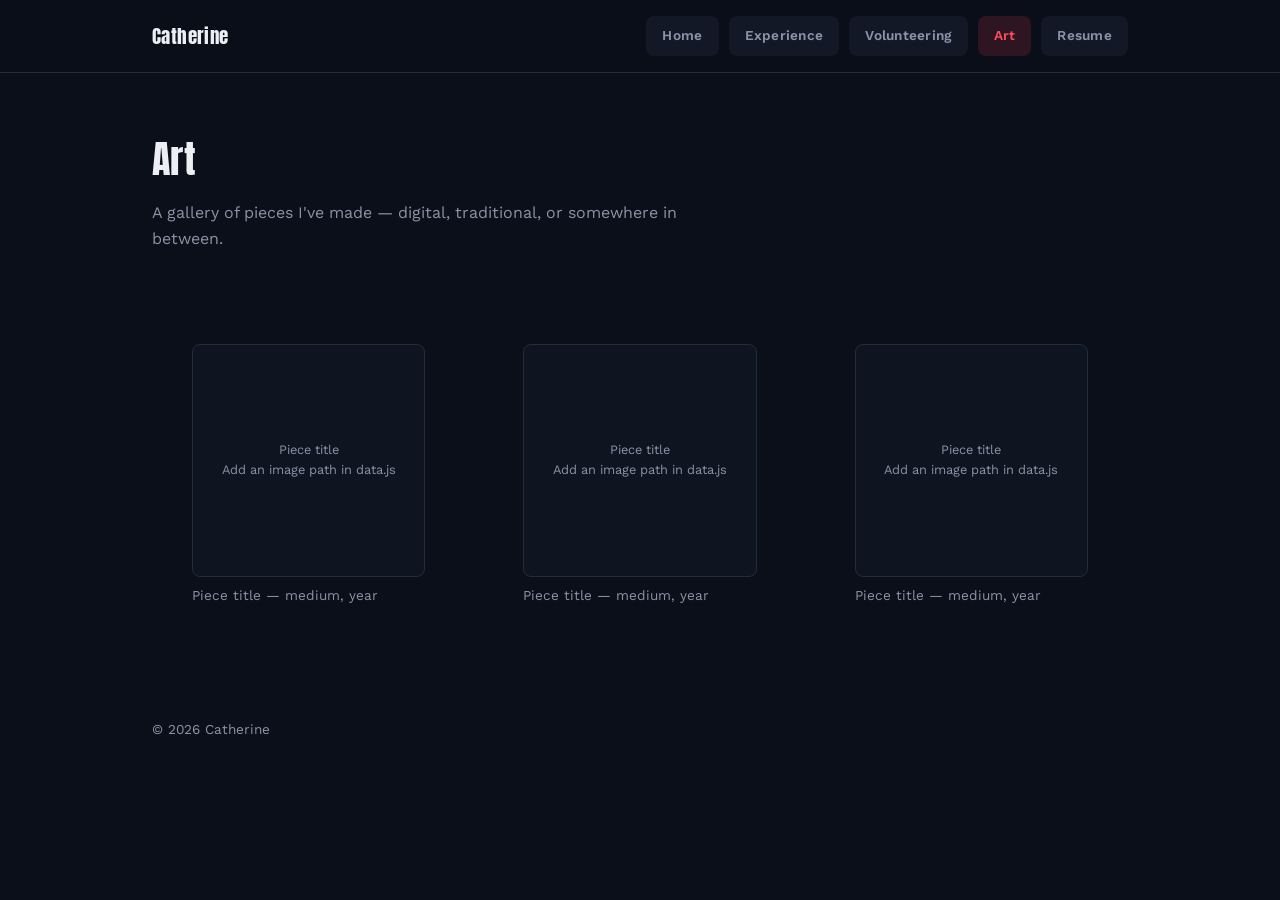
==== art.html @ aee59312 "base of site" ====
<!DOCTYPE html>
<html lang="en">
<head>
<meta charset="UTF-8">
<meta name="viewport" content="width=device-width, initial-scale=1.0">
<title>Art — Catherine</title>
<link rel="stylesheet" href="styles.css">
</head>
<body>

<nav class="site-nav">
  <div class="wrap">
    <div class="nav-name">Catherine</div>
    <ul class="nav-links">
      <li><a href="index.html">Home</a></li>
      <li><a href="experience.html">Experience</a></li>
      <li><a href="volunteering.html">Volunteering</a></li>
      <li><a href="art.html">Art</a></li>
      <li><a href="resume.html">Resume</a></li>
    </ul>
  </div>
</nav>

<header class="page-header">
  <div class="wrap">
    <h1>Art</h1>
    <p>A gallery of pieces I've made — digital, traditional, or somewhere in between.</p>
  </div>
</header>

<section class="section" style="border-top: none;">
  <div class="wrap">
    <div class="art-grid" id="art-grid"></div>
  </div>
</section>

<footer>
  <div class="wrap">&copy; 2026 Catherine</div>
</footer>

<script src="data.js"></script>
<script src="script.js"></script>
</body>
</html>
---- styles.css ----
@import url('https://fonts.googleapis.com/css2?family=Anton&family=Work+Sans:wght@400;500;600&display=swap');

:root {
  --bg: #0b0f1a;
  --panel: #121826;
  --panel-line: #232c3d;
  --text: #edeff5;
  --text-muted: #8a93a6;
  --coral: #ff4b5c;
  --coral-dim: rgba(255, 75, 92, 0.14);
  --mint: #4fd8b0;
  --max-width: 1040px;
}

* { box-sizing: border-box; }

html { scroll-behavior: smooth; }

body {
  margin: 0;
  background: var(--bg);
  color: var(--text);
  font-family: 'Work Sans', sans-serif;
  font-size: 16px;
  line-height: 1.6;
}

h1, h2, h3, .display {
  font-family: 'Anton', sans-serif;
  font-weight: 400;
  letter-spacing: 0.01em;
  margin: 0;
  text-transform: none;
}

a { color: inherit; text-decoration: none; }
img { max-width: 100%; display: block; }

.wrap {
  max-width: var(--max-width);
  margin: 0 auto;
  padding: 0 32px;
}

/* ---------- Nav ---------- */

nav.site-nav {
  position: sticky;
  top: 0;
  z-index: 10;
  background: rgba(11, 15, 26, 0.92);
  backdrop-filter: blur(8px);
  border-bottom: 1px solid var(--panel-line);
}

nav.site-nav .wrap {
  display: flex;
  align-items: center;
  justify-content: space-between;
  height: 72px;
  gap: 24px;
}

.nav-name {
  font-family: 'Anton', sans-serif;
  font-size: 1.2rem;
  color: var(--text);
  letter-spacing: 0.02em;
}

.nav-links {
  display: flex;
  gap: 10px;
  list-style: none;
  margin: 0;
  padding: 0;
}

.nav-links a {
  display: inline-block;
  padding: 9px 16px;
  border-radius: 8px;
  background: var(--panel);
  color: var(--text-muted);
  font-size: 0.85rem;
  font-weight: 600;
  letter-spacing: 0.02em;
  transition: background 0.15s ease, color 0.15s ease;
}

.nav-links a:hover {
  background: var(--coral-dim);
  color: var(--coral);
}

.nav-links a.active {
  background: var(--coral-dim);
  color: var(--coral);
}

/* ---------- Hero (home) ---------- */

.hero {
  padding: 48px 0 64px;
}

.hero-panel {
  border: 1px solid var(--coral);
  border-radius: 12px;
  padding: 40px;
  display: grid;
  grid-template-columns: 0.85fr 1.15fr;
  gap: 40px;
  align-items: center;
  background: var(--panel);
}

.hero-photo {
  border-radius: 8px;
  overflow: hidden;
  aspect-ratio: 4 / 5;
  background: #0e1420;
  border: 1px dashed var(--panel-line);
  display: flex;
  align-items: center;
  justify-content: center;
}

.hero-photo .placeholder-note {
  color: var(--text-muted);
  font-size: 0.85rem;
  text-align: center;
  padding: 24px;
}

.hero-photo img { width: 100%; height: 100%; object-fit: cover; }

.hero-text .eyebrow {
  color: var(--coral);
  font-size: 0.85rem;
  font-weight: 600;
  letter-spacing: 0.06em;
  margin-bottom: 10px;
}

.hero-text h1 {
  font-size: 3rem;
  line-height: 1.05;
  margin-bottom: 18px;
}

.hero-text p.bio {
  color: var(--text-muted);
  max-width: 48ch;
  margin-bottom: 22px;
}

.tag-row {
  display: flex;
  flex-wrap: wrap;
  gap: 8px;
  margin-bottom: 26px;
}

.tag {
  border: 1px solid var(--panel-line);
  color: var(--text-muted);
  font-size: 0.78rem;
  padding: 6px 12px;
  border-radius: 6px;
}

.button-row { display: flex; gap: 12px; flex-wrap: wrap; }

.btn {
  display: inline-block;
  padding: 12px 22px;
  border-radius: 8px;
  font-weight: 600;
  font-size: 0.9rem;
  transition: transform 0.1s ease, opacity 0.15s ease;
}

.btn:hover { opacity: 0.88; }

.btn-primary {
  background: var(--mint);
  color: #06231b;
}

.btn-secondary {
  background: transparent;
  color: var(--text);
  border: 1px solid var(--panel-line);
}

/* ---------- Section headings ---------- */

.section { padding: 52px 0; border-top: 1px solid var(--panel-line); }
.section h2 { font-size: 1.6rem; margin-bottom: 26px; }

/* ---------- Games row ---------- */

.games-row {
  display: grid;
  grid-template-columns: repeat(3, 1fr);
  gap: 22px;
}

.game-card { position: relative; border-radius: 10px; overflow: hidden; border: 1px solid var(--panel-line); }

.game-card .thumb {
  aspect-ratio: 3 / 4;
  background: #0e1420;
  display: flex;
  align-items: center;
  justify-content: center;
  color: var(--text-muted);
  font-size: 0.8rem;
  text-align: center;
  padding: 16px;
}

.game-card .thumb img { width: 100%; height: 100%; object-fit: cover; }

.game-card .caption {
  padding: 14px 16px 18px;
  background: var(--panel);
}

.game-card .caption h3 {
  font-size: 1.05rem;
  color: var(--coral);
  margin-bottom: 4px;
}

.game-card .caption p {
  font-style: italic;
  color: var(--text-muted);
  font-size: 0.85rem;
  margin: 0;
}

/* ---------- Generic page header ---------- */

.page-header { padding: 56px 0 8px; }
.page-header h1 { font-size: 2.4rem; }
.page-header p { color: var(--text-muted); margin-top: 10px; max-width: 60ch; }

/* ---------- Experience / Volunteering entries ---------- */

.entry {
  padding: 26px 0;
  border-top: 1px solid var(--panel-line);
  display: grid;
  grid-template-columns: 190px 1fr;
  gap: 24px;
}

.entry:first-child { border-top: none; }
.entry .when { color: var(--text-muted); font-size: 0.85rem; }
.entry h3 { font-size: 1.2rem; margin-bottom: 3px; }
.entry .role-line { color: var(--coral); font-size: 0.88rem; margin-bottom: 10px; font-weight: 600; }
.entry p { color: var(--text-muted); max-width: 62ch; margin: 0; }

/* ---------- Art gallery ---------- */

.art-grid { display: grid; grid-template-columns: repeat(3, 1fr); gap: 18px; }

.art-grid .thumb {
  aspect-ratio: 1;
  background: #0e1420;
  border: 1px solid var(--panel-line);
  border-radius: 8px;
  overflow: hidden;
  display: flex;
  align-items: center;
  justify-content: center;
  color: var(--text-muted);
  font-size: 0.8rem;
  text-align: center;
  padding: 12px;
}

.art-grid .thumb img { width: 100%; height: 100%; object-fit: cover; }
.art-grid figcaption { font-size: 0.85rem; color: var(--text-muted); margin-top: 8px; }

/* ---------- Resume page ---------- */

.resume-download {
  display: inline-block;
  margin: 4px 0 32px;
  padding: 12px 22px;
  background: var(--mint);
  color: #06231b;
  border-radius: 8px;
  font-weight: 600;
  font-size: 0.9rem;
}

.resume-embed {
  width: 100%;
  height: 900px;
  border: 1px solid var(--panel-line);
  border-radius: 10px;
  background: var(--panel);
}

/* ---------- Footer ---------- */

footer { padding: 44px 0 64px; color: var(--text-muted); font-size: 0.85rem; }

/* ---------- Responsive ---------- */

@media (max-width: 760px) {
  .hero-panel { grid-template-columns: 1fr; padding: 24px; }
  .games-row { grid-template-columns: repeat(2, 1fr); }
  .art-grid { grid-template-columns: repeat(2, 1fr); }
  .entry { grid-template-columns: 1fr; gap: 6px; }
  nav.site-nav .wrap { flex-wrap: wrap; height: auto; padding: 14px 24px; }
  .nav-links { gap: 6px; }
  .nav-links a { padding: 7px 12px; font-size: 0.78rem; }
}

@media (prefers-reduced-motion: reduce) {
  html { scroll-behavior: auto; }
  .nav-links a, .btn { transition: none; }
}

a:focus-visible, .btn:focus-visible {
  outline: 2px solid var(--mint);
  outline-offset: 2px;
}
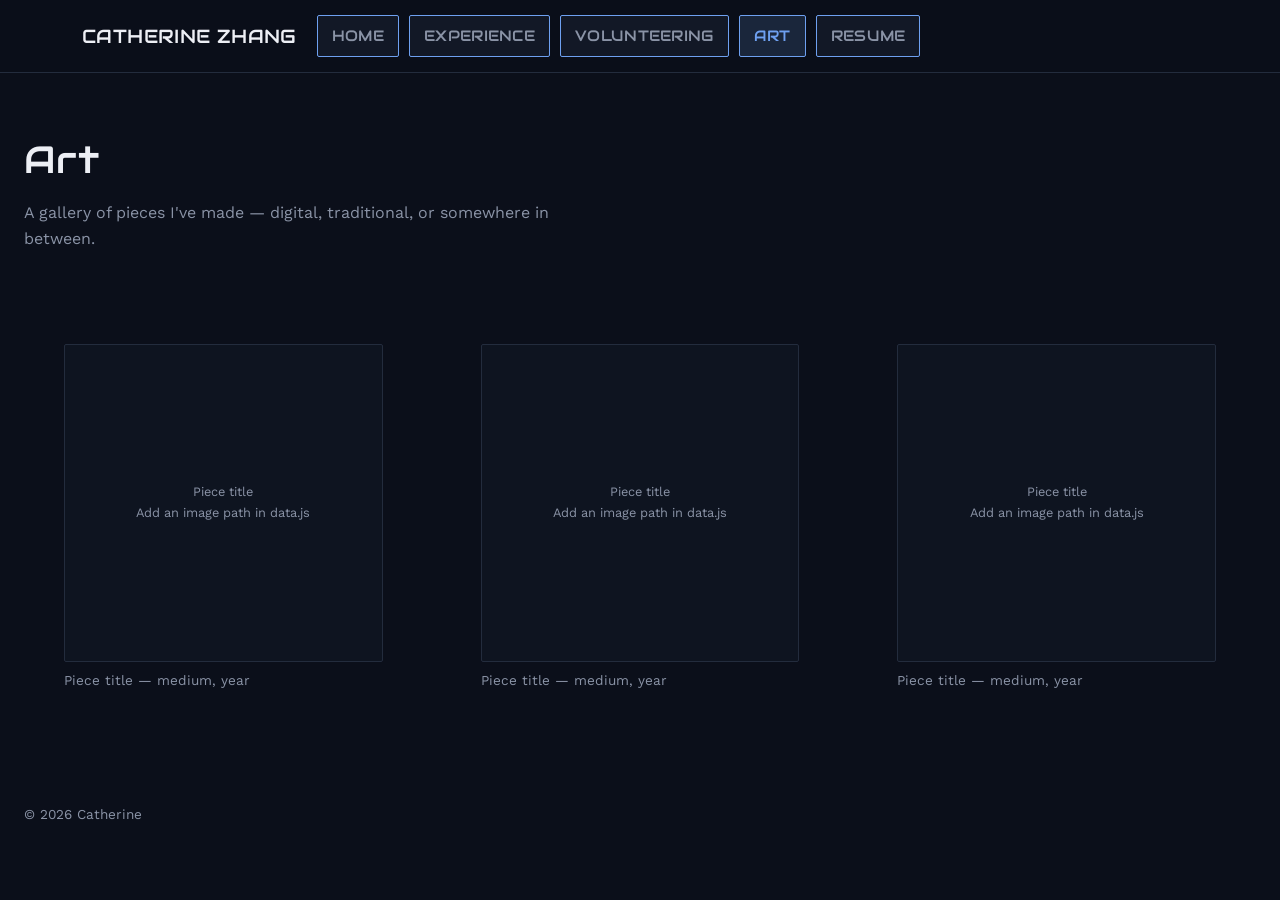
==== commit cc1c7378: "changing margins" ====
--- a/art.html
+++ b/art.html
@@ -10,14 +10,19 @@
 
 <nav class="site-nav">
   <div class="wrap">
-    <div class="nav-name">Catherine</div>
-    <ul class="nav-links">
-      <li><a href="index.html">Home</a></li>
-      <li><a href="experience.html">Experience</a></li>
-      <li><a href="volunteering.html">Volunteering</a></li>
-      <li><a href="art.html">Art</a></li>
-      <li><a href="resume.html">Resume</a></li>
-    </ul>
+    <div class="nav-left">
+      <div class="nav-logo">
+        <!-- Replace this div's content with: <img src="assets/logo.png" alt="Catherine Zhang logo"> -->
+      </div>
+      <div class="nav-name">Catherine Zhang</div>
+      <ul class="nav-links">
+        <li><a href="index.html">Home</a></li>
+        <li><a href="experience.html">Experience</a></li>
+        <li><a href="volunteering.html">Volunteering</a></li>
+        <li><a href="art.html">Art</a></li>
+        <li><a href="resume.html">Resume</a></li>
+      </ul>
+    </div>
   </div>
 </nav>
 
--- a/styles.css
+++ b/styles.css
@@ -1,4 +1,5 @@
-@import url('https://fonts.googleapis.com/css2?family=Anton&family=Work+Sans:wght@400;500;600&display=swap');
+@import url('https://fonts.googleapis.com/css2?family=Audiowide&family=Work+Sans:wght@400;500;600&display=swap');
+@import url('https://fonts.cdnfonts.com/css/white-rabbit');
 
 :root {
   --bg: #0b0f1a;
@@ -6,10 +7,12 @@
   --panel-line: #232c3d;
   --text: #edeff5;
   --text-muted: #8a93a6;
-  --coral: #ff4b5c;
-  --coral-dim: rgba(255, 75, 92, 0.14);
-  --mint: #4fd8b0;
-  --max-width: 1040px;
+  --accent: #6ea0f0;
+  --accent-dim: rgba(110, 160, 240, 0.16);
+  --accent-2: #e0a33f;
+  --max-width: 1700px;
+  --font-heading: 'Audiowide', sans-serif;
+  --font-body: 'white rabbit by alice', 'Work Sans', sans-serif;
 }
 
 * { box-sizing: border-box; }
@@ -20,13 +23,13 @@
   margin: 0;
   background: var(--bg);
   color: var(--text);
-  font-family: 'Work Sans', sans-serif;
+  font-family: var(--font-body);
   font-size: 16px;
   line-height: 1.6;
 }
 
 h1, h2, h3, .display {
-  font-family: 'Anton', sans-serif;
+  font-family: var(--font-heading);
   font-weight: 400;
   letter-spacing: 0.01em;
   margin: 0;
@@ -39,7 +42,7 @@
 .wrap {
   max-width: var(--max-width);
   margin: 0 auto;
-  padding: 0 32px;
+  padding: 0 24px;
 }
 
 /* ---------- Nav ---------- */
@@ -56,16 +59,30 @@
 nav.site-nav .wrap {
   display: flex;
   align-items: center;
-  justify-content: space-between;
   height: 72px;
-  gap: 24px;
-}
+}
+
+.nav-left {
+  display: flex;
+  align-items: center;
+  gap: 20px;
+  flex-wrap: wrap;
+}
+
+.nav-logo {
+  width: 38px;
+  height: 38px;
+  flex-shrink: 0;
+}
+
+.nav-logo img { width: 100%; height: 100%; object-fit: contain; }
 
 .nav-name {
-  font-family: 'Anton', sans-serif;
+  font-family: var(--font-heading);
   font-size: 1.2rem;
   color: var(--text);
   letter-spacing: 0.02em;
+  text-transform: uppercase;
 }
 
 .nav-links {
@@ -78,24 +95,27 @@
 
 .nav-links a {
   display: inline-block;
-  padding: 9px 16px;
-  border-radius: 8px;
+  padding: 8px 14px;
+  border-radius: 2px;
+  border: 1px solid var(--accent);
   background: var(--panel);
   color: var(--text-muted);
-  font-size: 0.85rem;
-  font-weight: 600;
+  font-family: var(--font-heading);
+  font-size: 0.95rem;
+  font-weight: 400;
   letter-spacing: 0.02em;
+  text-transform: uppercase;
   transition: background 0.15s ease, color 0.15s ease;
 }
 
 .nav-links a:hover {
-  background: var(--coral-dim);
-  color: var(--coral);
+  background: var(--accent-dim);
+  color: var(--accent);
 }
 
 .nav-links a.active {
-  background: var(--coral-dim);
-  color: var(--coral);
+  background: var(--accent-dim);
+  color: var(--accent);
 }
 
 /* ---------- Hero (home) ---------- */
@@ -105,8 +125,8 @@
 }
 
 .hero-panel {
-  border: 1px solid var(--coral);
-  border-radius: 12px;
+  border: 1px solid var(--accent);
+  border-radius: 0;
   padding: 40px;
   display: grid;
   grid-template-columns: 0.85fr 1.15fr;
@@ -116,7 +136,7 @@
 }
 
 .hero-photo {
-  border-radius: 8px;
+  border-radius: 2px;
   overflow: hidden;
   aspect-ratio: 4 / 5;
   background: #0e1420;
@@ -136,7 +156,7 @@
 .hero-photo img { width: 100%; height: 100%; object-fit: cover; }
 
 .hero-text .eyebrow {
-  color: var(--coral);
+  color: var(--accent);
   font-size: 0.85rem;
   font-weight: 600;
   letter-spacing: 0.06em;
@@ -147,6 +167,7 @@
   font-size: 3rem;
   line-height: 1.05;
   margin-bottom: 18px;
+  text-transform: uppercase;
 }
 
 .hero-text p.bio {
@@ -167,7 +188,7 @@
   color: var(--text-muted);
   font-size: 0.78rem;
   padding: 6px 12px;
-  border-radius: 6px;
+  border-radius: 2px;
 }
 
 .button-row { display: flex; gap: 12px; flex-wrap: wrap; }
@@ -175,7 +196,7 @@
 .btn {
   display: inline-block;
   padding: 12px 22px;
-  border-radius: 8px;
+  border-radius: 2px;
   font-weight: 600;
   font-size: 0.9rem;
   transition: transform 0.1s ease, opacity 0.15s ease;
@@ -184,8 +205,8 @@
 .btn:hover { opacity: 0.88; }
 
 .btn-primary {
-  background: var(--mint);
-  color: #06231b;
+  background: var(--accent-2);
+  color: #1a1206;
 }
 
 .btn-secondary {
@@ -207,7 +228,7 @@
   gap: 22px;
 }
 
-.game-card { position: relative; border-radius: 10px; overflow: hidden; border: 1px solid var(--panel-line); }
+.game-card { position: relative; border-radius: 2px; overflow: hidden; border: 1px solid var(--panel-line); }
 
 .game-card .thumb {
   aspect-ratio: 3 / 4;
@@ -230,7 +251,7 @@
 
 .game-card .caption h3 {
   font-size: 1.05rem;
-  color: var(--coral);
+  color: var(--accent);
   margin-bottom: 4px;
 }
 
@@ -260,7 +281,7 @@
 .entry:first-child { border-top: none; }
 .entry .when { color: var(--text-muted); font-size: 0.85rem; }
 .entry h3 { font-size: 1.2rem; margin-bottom: 3px; }
-.entry .role-line { color: var(--coral); font-size: 0.88rem; margin-bottom: 10px; font-weight: 600; }
+.entry .role-line { color: var(--accent); font-size: 0.88rem; margin-bottom: 10px; font-weight: 600; }
 .entry p { color: var(--text-muted); max-width: 62ch; margin: 0; }
 
 /* ---------- Art gallery ---------- */
@@ -271,7 +292,7 @@
   aspect-ratio: 1;
   background: #0e1420;
   border: 1px solid var(--panel-line);
-  border-radius: 8px;
+  border-radius: 2px;
   overflow: hidden;
   display: flex;
   align-items: center;
@@ -291,9 +312,9 @@
   display: inline-block;
   margin: 4px 0 32px;
   padding: 12px 22px;
-  background: var(--mint);
-  color: #06231b;
-  border-radius: 8px;
+  background: var(--accent-2);
+  color: #1a1206;
+  border-radius: 2px;
   font-weight: 600;
   font-size: 0.9rem;
 }
@@ -302,7 +323,7 @@
   width: 100%;
   height: 900px;
   border: 1px solid var(--panel-line);
-  border-radius: 10px;
+  border-radius: 2px;
   background: var(--panel);
 }
 
@@ -318,8 +339,9 @@
   .art-grid { grid-template-columns: repeat(2, 1fr); }
   .entry { grid-template-columns: 1fr; gap: 6px; }
   nav.site-nav .wrap { flex-wrap: wrap; height: auto; padding: 14px 24px; }
-  .nav-links { gap: 6px; }
-  .nav-links a { padding: 7px 12px; font-size: 0.78rem; }
+  .nav-left { gap: 12px; }
+  .nav-links { gap: 6px; flex-wrap: wrap; }
+  .nav-links a { padding: 6px 11px; font-size: 0.8rem; }
 }
 
 @media (prefers-reduced-motion: reduce) {
@@ -328,6 +350,6 @@
 }
 
 a:focus-visible, .btn:focus-visible {
-  outline: 2px solid var(--mint);
+  outline: 2px solid var(--accent-2);
   outline-offset: 2px;
-}
+}
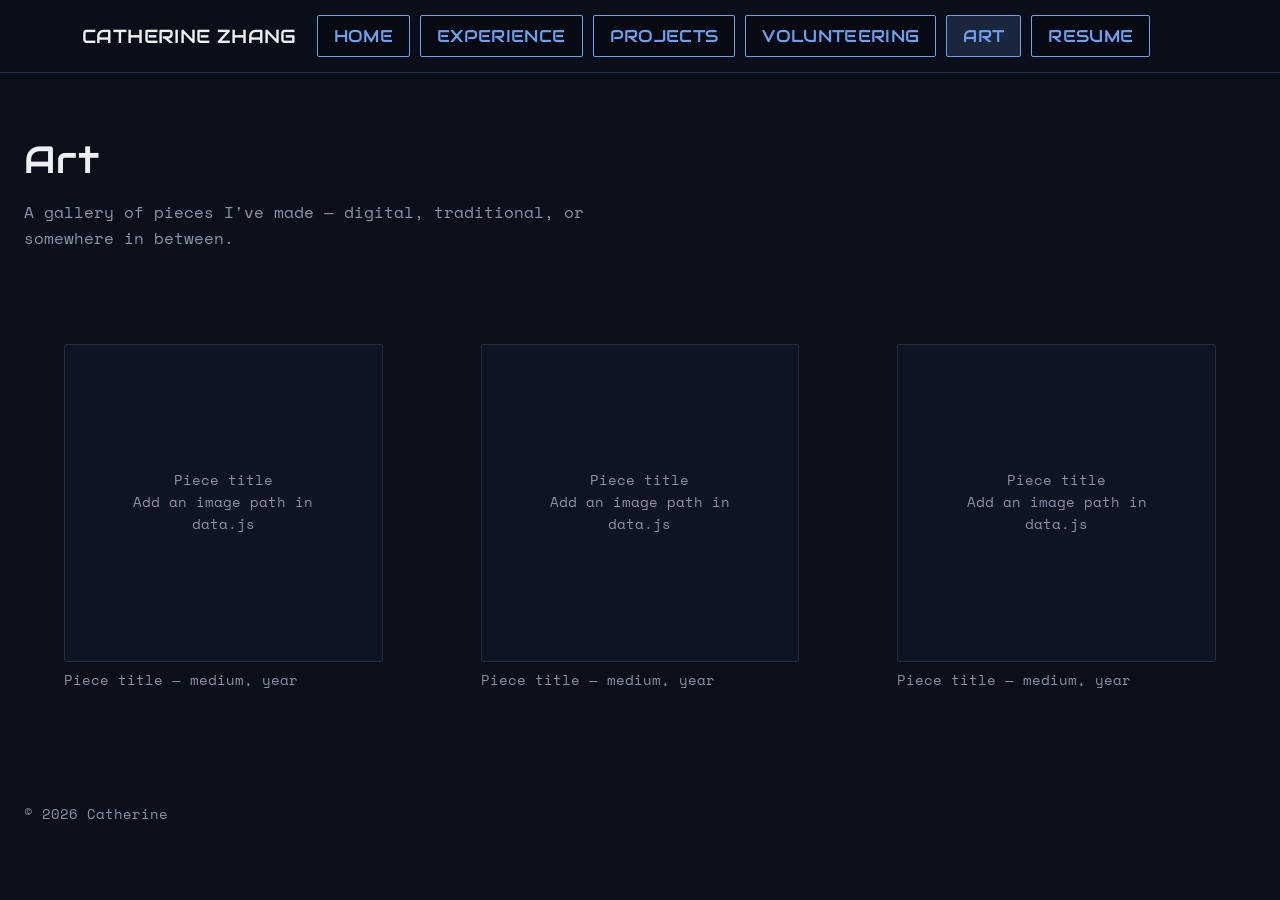
==== commit 3d28533e: "folders" ====
--- a/art.html
+++ b/art.html
@@ -18,6 +18,7 @@
       <ul class="nav-links">
         <li><a href="index.html">Home</a></li>
         <li><a href="experience.html">Experience</a></li>
+        <li><a href="projects.html">Projects</a></li>
         <li><a href="volunteering.html">Volunteering</a></li>
         <li><a href="art.html">Art</a></li>
         <li><a href="resume.html">Resume</a></li>
--- a/styles.css
+++ b/styles.css
@@ -1,10 +1,13 @@
-@import url('https://fonts.googleapis.com/css2?family=Audiowide&family=Work+Sans:wght@400;500;600&display=swap');
-@import url('https://fonts.cdnfonts.com/css/white-rabbit');
+@import url('https://fonts.googleapis.com/css2?family=Audiowide&family=Space+Mono:wght@400;700&family=Work+Sans:wght@400;500;600&display=swap');
 
 :root {
   --bg: #0b0f1a;
   --panel: #121826;
   --panel-line: #232c3d;
+  --tab-bg: #070a12;
+  --manila: #e2cfa1;
+  --manila-dim: #9d8c62;
+  --folder-ink: #1a1206;
   --text: #edeff5;
   --text-muted: #8a93a6;
   --accent: #6ea0f0;
@@ -12,7 +15,7 @@
   --accent-2: #e0a33f;
   --max-width: 1700px;
   --font-heading: 'Audiowide', sans-serif;
-  --font-body: 'white rabbit by alice', 'Work Sans', sans-serif;
+  --font-body: 'Space Mono', 'Work Sans', monospace;
 }
 
 * { box-sizing: border-box; }
@@ -95,13 +98,13 @@
 
 .nav-links a {
   display: inline-block;
-  padding: 8px 14px;
+  padding: 7px 16px;
   border-radius: 2px;
   border: 1px solid var(--accent);
-  background: var(--panel);
-  color: var(--text-muted);
+  background: var(--tab-bg);
+  color: var(--accent);
   font-family: var(--font-heading);
-  font-size: 0.95rem;
+  font-size: 1.05rem;
   font-weight: 400;
   letter-spacing: 0.02em;
   text-transform: uppercase;
@@ -109,8 +112,8 @@
 }
 
 .nav-links a:hover {
-  background: var(--accent-dim);
-  color: var(--accent);
+  background: var(--accent);
+  color: var(--tab-bg);
 }
 
 .nav-links a.active {
@@ -125,7 +128,7 @@
 }
 
 .hero-panel {
-  border: 1px solid var(--accent);
+  border: 3px solid var(--accent);
   border-radius: 0;
   padding: 40px;
   display: grid;
@@ -146,7 +149,7 @@
   justify-content: center;
 }
 
-.hero-photo .placeholder-note {
+.placeholder-note {
   color: var(--text-muted);
   font-size: 0.85rem;
   text-align: center;
@@ -268,21 +271,260 @@
 .page-header h1 { font-size: 2.4rem; }
 .page-header p { color: var(--text-muted); margin-top: 10px; max-width: 60ch; }
 
-/* ---------- Experience / Volunteering entries ---------- */
-
-.entry {
-  padding: 26px 0;
-  border-top: 1px solid var(--panel-line);
+/* ---------- File folder (experience / projects / volunteering) ---------- */
+
+.folder-shell {
+  position: relative;
+  padding: 0 62px;
+}
+
+.folder-tabs {
+  display: flex;
+  align-items: flex-end;
+  gap: 5px;
+  padding-left: 18px;
+  overflow-x: auto;
+  scrollbar-width: none;
+}
+
+.folder-tabs::-webkit-scrollbar { display: none; }
+
+.folder-tab {
+  flex: 0 0 auto;
+  appearance: none;
+  cursor: pointer;
+  border: 0;
+  margin: 0;
+  padding: 9px 22px 11px;
+  background: var(--manila-dim);
+  color: #241d0d;
+  font-family: var(--font-heading);
+  font-size: 0.78rem;
+  letter-spacing: 0.04em;
+  text-transform: uppercase;
+  white-space: nowrap;
+  clip-path: polygon(13px 0, calc(100% - 13px) 0, 100% 100%, 0 100%);
+  transition: background 0.15s ease, color 0.15s ease, padding 0.15s ease;
+}
+
+.folder-tab:hover { background: #bda874; }
+
+.folder-tab[aria-selected="true"] {
+  position: relative;
+  z-index: 2;
+  margin-bottom: -3px;
+  padding: 12px 24px 15px;
+  background: var(--manila);
+  color: var(--folder-ink);
+}
+
+.folder-body {
+  position: relative;
+  border: 3px solid var(--accent);
+  border-radius: 0 3px 3px 3px;
+  background: var(--panel);
+  padding: 34px 38px 38px;
+}
+
+.folder-panel { display: none; }
+.folder-panel.is-active { display: block; }
+
+.folder-head {
+  border-bottom: 1px solid var(--panel-line);
+  padding-bottom: 18px;
+  margin-bottom: 26px;
+}
+
+.folder-head h2 {
+  font-size: 1.75rem;
+  text-transform: uppercase;
+  margin-bottom: 8px;
+}
+
+.folder-org { color: var(--accent); font-size: 0.9rem; }
+.folder-when { color: var(--text-muted); font-size: 0.82rem; margin-top: 2px; }
+
+.folder-grid {
   display: grid;
-  grid-template-columns: 190px 1fr;
-  gap: 24px;
-}
-
-.entry:first-child { border-top: none; }
-.entry .when { color: var(--text-muted); font-size: 0.85rem; }
-.entry h3 { font-size: 1.2rem; margin-bottom: 3px; }
-.entry .role-line { color: var(--accent); font-size: 0.88rem; margin-bottom: 10px; font-weight: 600; }
-.entry p { color: var(--text-muted); max-width: 62ch; margin: 0; }
+  grid-template-columns: 1fr 1fr;
+  gap: 38px;
+  align-items: start;
+}
+
+.folder-text p { color: var(--text-muted); margin: 0 0 16px; }
+
+.skill-boxes {
+  display: flex;
+  flex-wrap: wrap;
+  gap: 12px;
+  margin-top: 22px;
+}
+
+.skill-box {
+  flex: 1 1 190px;
+  border: 1px solid var(--panel-line);
+  border-radius: 2px;
+  padding: 14px 16px 16px;
+  background: var(--tab-bg);
+}
+
+.skill-box h4 {
+  font-family: var(--font-heading);
+  font-size: 0.7rem;
+  font-weight: 400;
+  color: var(--accent);
+  letter-spacing: 0.1em;
+  text-transform: uppercase;
+  margin: 0 0 10px;
+}
+
+.skill-chips { display: flex; flex-wrap: wrap; gap: 6px; }
+
+.folder-shots {
+  display: grid;
+  grid-template-columns: repeat(2, 1fr);
+  gap: 14px;
+}
+
+.folder-shot {
+  margin: 0;
+  border: 1px solid var(--panel-line);
+  border-radius: 2px;
+  background: #0e1420;
+  overflow: hidden;
+}
+
+.folder-shot img { width: 100%; height: 100%; object-fit: cover; aspect-ratio: 4 / 3; }
+
+.folder-shot.is-empty {
+  aspect-ratio: 4 / 3;
+  border-style: dashed;
+  display: flex;
+  align-items: center;
+  justify-content: center;
+}
+
+.folder-shot figcaption {
+  padding: 8px 10px 10px;
+  font-size: 0.75rem;
+  color: var(--text-muted);
+}
+
+.folder-arrow {
+  position: absolute;
+  top: 50%;
+  transform: translateY(-50%);
+  width: 46px;
+  height: 46px;
+  display: grid;
+  place-items: center;
+  padding: 0;
+  border: 2px solid var(--accent);
+  border-radius: 50%;
+  background: var(--tab-bg);
+  color: var(--accent);
+  cursor: pointer;
+  transition: background 0.15s ease, color 0.15s ease;
+}
+
+.folder-arrow svg { width: 21px; height: 21px; }
+.folder-arrow.prev { left: 4px; }
+.folder-arrow.prev svg { transform: scaleX(-1); }
+.folder-arrow.next { right: 4px; }
+
+.folder-arrow:hover {
+  background: var(--accent);
+  color: var(--tab-bg);
+}
+
+/* ---------- Get in touch ---------- */
+
+.contact-section {
+  scroll-margin-top: 92px;
+  padding-bottom: 64px;
+}
+
+.contact-section h2 { text-transform: uppercase; }
+
+.contact-lead {
+  color: var(--text-muted);
+  max-width: 56ch;
+  margin: -14px 0 28px;
+}
+
+.contact-grid {
+  display: grid;
+  grid-template-columns: repeat(3, 1fr);
+  gap: 16px;
+}
+
+.contact-card {
+  display: block;
+  border: 2px solid var(--accent);
+  border-radius: 2px;
+  background: var(--tab-bg);
+  padding: 22px 24px 24px;
+  transition: background 0.15s ease, color 0.15s ease;
+}
+
+.contact-label {
+  display: block;
+  font-family: var(--font-heading);
+  font-size: 0.72rem;
+  letter-spacing: 0.1em;
+  text-transform: uppercase;
+  color: var(--accent);
+  margin-bottom: 10px;
+  transition: color 0.15s ease;
+}
+
+.contact-value {
+  display: block;
+  font-size: 0.95rem;
+  color: var(--text);
+  word-break: break-word;
+}
+
+.contact-card:hover { background: var(--accent); }
+.contact-card:hover .contact-label,
+.contact-card:hover .contact-value { color: var(--tab-bg); }
+
+/* ---------- Scroll cue ---------- */
+
+.scroll-cue {
+  position: fixed;
+  left: 50%;
+  bottom: 26px;
+  z-index: 20;
+  transform: translateX(-50%);
+  width: 46px;
+  height: 46px;
+  display: grid;
+  place-items: center;
+  padding: 0;
+  border: 2px solid var(--accent);
+  border-radius: 50%;
+  background: rgba(7, 10, 18, 0.85);
+  backdrop-filter: blur(6px);
+  color: var(--accent);
+  cursor: pointer;
+  animation: cue-bob 1.9s ease-in-out infinite;
+  transition: opacity 0.3s ease, visibility 0.3s ease;
+}
+
+.scroll-cue svg { width: 22px; height: 22px; }
+
+.scroll-cue:hover { background: var(--accent); color: var(--tab-bg); }
+
+.scroll-cue.is-hidden {
+  opacity: 0;
+  visibility: hidden;
+}
+
+@keyframes cue-bob {
+  0%, 100% { transform: translate(-50%, 0); }
+  50% { transform: translate(-50%, 7px); }
+}
 
 /* ---------- Art gallery ---------- */
 
@@ -333,20 +575,32 @@
 
 /* ---------- Responsive ---------- */
 
+@media (max-width: 1100px) {
+  .folder-grid { grid-template-columns: 1fr; gap: 26px; }
+}
+
 @media (max-width: 760px) {
   .hero-panel { grid-template-columns: 1fr; padding: 24px; }
   .games-row { grid-template-columns: repeat(2, 1fr); }
   .art-grid { grid-template-columns: repeat(2, 1fr); }
-  .entry { grid-template-columns: 1fr; gap: 6px; }
+  .contact-grid { grid-template-columns: 1fr; }
   nav.site-nav .wrap { flex-wrap: wrap; height: auto; padding: 14px 24px; }
   .nav-left { gap: 12px; }
   .nav-links { gap: 6px; flex-wrap: wrap; }
-  .nav-links a { padding: 6px 11px; font-size: 0.8rem; }
+  .nav-links a { padding: 6px 13px; font-size: 0.88rem; }
+
+  .folder-shell { padding: 0 0 66px; }
+  .folder-body { padding: 24px 20px 28px; }
+  .folder-head h2 { font-size: 1.3rem; }
+  .folder-arrow { top: auto; bottom: 0; transform: none; }
+  .folder-arrow.prev { left: 25%; }
+  .folder-arrow.next { right: 25%; }
 }
 
 @media (prefers-reduced-motion: reduce) {
   html { scroll-behavior: auto; }
-  .nav-links a, .btn { transition: none; }
+  .nav-links a, .btn, .folder-tab, .folder-arrow, .contact-card { transition: none; }
+  .scroll-cue { animation: none; }
 }
 
 a:focus-visible, .btn:focus-visible {
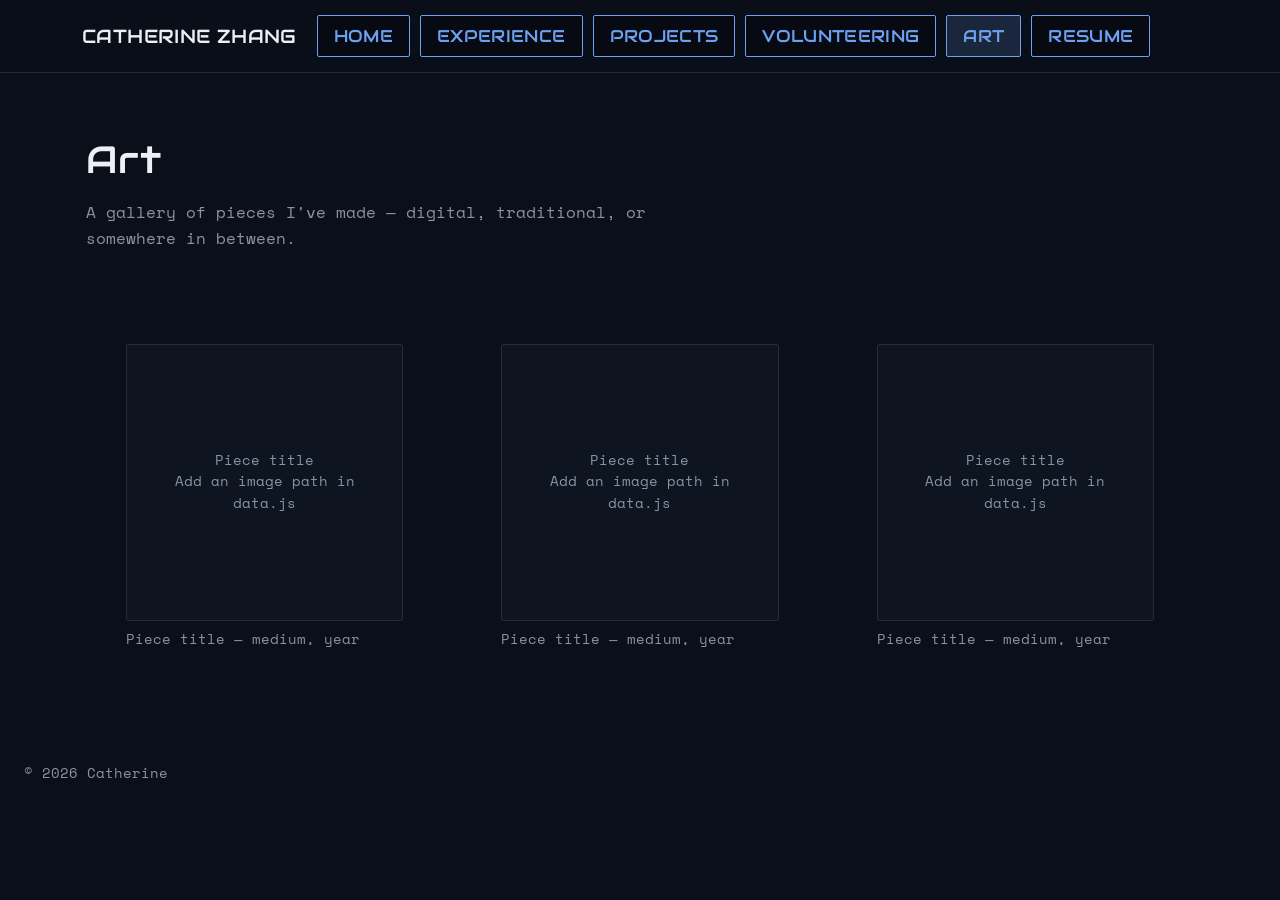
==== commit 19326836: "aefafefa" ====
--- a/art.html
+++ b/art.html
@@ -27,7 +27,7 @@
   </div>
 </nav>
 
-<header class="page-header">
+<header class="page-header inset">
   <div class="wrap">
     <h1>Art</h1>
     <p>A gallery of pieces I've made — digital, traditional, or somewhere in between.</p>
--- a/styles.css
+++ b/styles.css
@@ -5,9 +5,8 @@
   --panel: #121826;
   --panel-line: #232c3d;
   --tab-bg: #070a12;
-  --manila: #e2cfa1;
-  --manila-dim: #9d8c62;
   --folder-ink: #1a1206;
+  --block-inset: 62px;
   --text: #edeff5;
   --text-muted: #8a93a6;
   --accent: #6ea0f0;
@@ -227,14 +226,14 @@
 
 .games-row {
   display: grid;
-  grid-template-columns: repeat(3, 1fr);
-  gap: 22px;
+  grid-template-columns: repeat(5, 1fr);
+  gap: 16px;
 }
 
 .game-card { position: relative; border-radius: 2px; overflow: hidden; border: 1px solid var(--panel-line); }
 
 .game-card .thumb {
-  aspect-ratio: 3 / 4;
+  aspect-ratio: 1;
   background: #0e1420;
   display: flex;
   align-items: center;
@@ -248,12 +247,12 @@
 .game-card .thumb img { width: 100%; height: 100%; object-fit: cover; }
 
 .game-card .caption {
-  padding: 14px 16px 18px;
+  padding: 11px 13px 13px;
   background: var(--panel);
 }
 
 .game-card .caption h3 {
-  font-size: 1.05rem;
+  font-size: 0.92rem;
   color: var(--accent);
   margin-bottom: 4px;
 }
@@ -271,18 +270,27 @@
 .page-header h1 { font-size: 2.4rem; }
 .page-header p { color: var(--text-muted); margin-top: 10px; max-width: 60ch; }
 
+/* line the page title up with the left edge of the block beneath it */
+.page-header.inset .wrap { padding-left: calc(24px + var(--block-inset)); }
+.art-grid { margin: 0 var(--block-inset); }
+
 /* ---------- File folder (experience / projects / volunteering) ---------- */
 
 .folder-shell {
   position: relative;
-  padding: 0 62px;
-}
-
+  padding: 0 var(--block-inset);
+}
+
+/* the strip's 3px bottom padding gives the open tab room to hang over the
+   block's top border without the scroll container clipping it */
 .folder-tabs {
+  position: relative;
+  z-index: 3;
   display: flex;
   align-items: flex-end;
-  gap: 5px;
-  padding-left: 18px;
+  gap: 0 6px;
+  padding: 0 0 3px 16px;
+  margin-bottom: -3px;
   overflow-x: auto;
   scrollbar-width: none;
 }
@@ -290,36 +298,63 @@
 .folder-tabs::-webkit-scrollbar { display: none; }
 
 .folder-tab {
+  position: relative;
   flex: 0 0 auto;
   appearance: none;
   cursor: pointer;
   border: 0;
   margin: 0;
-  padding: 9px 22px 11px;
-  background: var(--manila-dim);
-  color: #241d0d;
+  padding: 10px 24px 12px;
+  background: none;
+  color: var(--folder-ink);
   font-family: var(--font-heading);
   font-size: 0.78rem;
   letter-spacing: 0.04em;
   text-transform: uppercase;
   white-space: nowrap;
-  clip-path: polygon(13px 0, calc(100% - 13px) 0, 100% 100%, 0 100%);
-  transition: background 0.15s ease, color 0.15s ease, padding 0.15s ease;
-}
-
-.folder-tab:hover { background: #bda874; }
+  transition: color 0.15s ease;
+}
+
+/* the tapered folder-tab shape: perspective tilts the box so the top
+   edge is narrower than the bottom, and the border follows the taper */
+.folder-tab::before {
+  content: "";
+  position: absolute;
+  left: 0;
+  right: 0;
+  top: 0;
+  bottom: 0;
+  z-index: -1;
+  background: var(--accent-2);
+  border: 3px solid var(--accent-2);
+  border-bottom: none;
+  border-radius: 7px 7px 0 0;
+  transform: perspective(11px) rotateX(2.4deg);
+  transform-origin: bottom center;
+  transition: background 0.15s ease, border-color 0.15s ease;
+}
+
+.folder-tab:hover::before { background: #eeb75a; border-color: #eeb75a; }
 
 .folder-tab[aria-selected="true"] {
+  z-index: 3;
+  color: var(--text);
+  padding: 13px 26px 14px;
+}
+
+/* the open tab shares the block's fill and outline, so the two read as
+   one continuous shape — the tab's fill covers the block's top border */
+.folder-tab[aria-selected="true"]::before,
+.folder-tab[aria-selected="true"]:hover::before {
+  bottom: -3px;
+  background: var(--panel);
+  border-color: var(--accent);
+}
+
+.folder-body {
   position: relative;
   z-index: 2;
-  margin-bottom: -3px;
-  padding: 12px 24px 15px;
-  background: var(--manila);
-  color: var(--folder-ink);
-}
-
-.folder-body {
-  position: relative;
+  min-height: 560px;
   border: 3px solid var(--accent);
   border-radius: 0 3px 3px 3px;
   background: var(--panel);
@@ -441,53 +476,47 @@
 
 .contact-section {
   scroll-margin-top: 92px;
-  padding-bottom: 64px;
+  padding-bottom: 60px;
+  text-align: center;
 }
 
 .contact-section h2 { text-transform: uppercase; }
 
 .contact-lead {
   color: var(--text-muted);
-  max-width: 56ch;
-  margin: -14px 0 28px;
-}
-
-.contact-grid {
-  display: grid;
-  grid-template-columns: repeat(3, 1fr);
-  gap: 16px;
-}
-
-.contact-card {
-  display: block;
-  border: 2px solid var(--accent);
-  border-radius: 2px;
-  background: var(--tab-bg);
-  padding: 22px 24px 24px;
-  transition: background 0.15s ease, color 0.15s ease;
+  font-size: 0.88rem;
+  margin: -16px 0 24px;
+}
+
+.contact-list {
+  list-style: none;
+  margin: 0;
+  padding: 0;
+  display: flex;
+  flex-direction: column;
+  gap: 10px;
+  font-size: 0.88rem;
 }
 
 .contact-label {
-  display: block;
   font-family: var(--font-heading);
   font-size: 0.72rem;
-  letter-spacing: 0.1em;
+  letter-spacing: 0.06em;
   text-transform: uppercase;
   color: var(--accent);
-  margin-bottom: 10px;
-  transition: color 0.15s ease;
-}
-
-.contact-value {
-  display: block;
-  font-size: 0.95rem;
-  color: var(--text);
-  word-break: break-word;
-}
-
-.contact-card:hover { background: var(--accent); }
-.contact-card:hover .contact-label,
-.contact-card:hover .contact-value { color: var(--tab-bg); }
+  margin-right: 8px;
+}
+
+.contact-list a {
+  color: var(--text-muted);
+  border-bottom: 1px solid transparent;
+  transition: color 0.15s ease, border-color 0.15s ease;
+}
+
+.contact-list a:hover {
+  color: var(--accent);
+  border-bottom-color: var(--accent);
+}
 
 /* ---------- Scroll cue ---------- */
 
@@ -577,13 +606,15 @@
 
 @media (max-width: 1100px) {
   .folder-grid { grid-template-columns: 1fr; gap: 26px; }
+  .folder-body { min-height: 0; }
+  .games-row { grid-template-columns: repeat(3, 1fr); }
 }
 
 @media (max-width: 760px) {
+  :root { --block-inset: 0px; }
   .hero-panel { grid-template-columns: 1fr; padding: 24px; }
   .games-row { grid-template-columns: repeat(2, 1fr); }
   .art-grid { grid-template-columns: repeat(2, 1fr); }
-  .contact-grid { grid-template-columns: 1fr; }
   nav.site-nav .wrap { flex-wrap: wrap; height: auto; padding: 14px 24px; }
   .nav-left { gap: 12px; }
   .nav-links { gap: 6px; flex-wrap: wrap; }
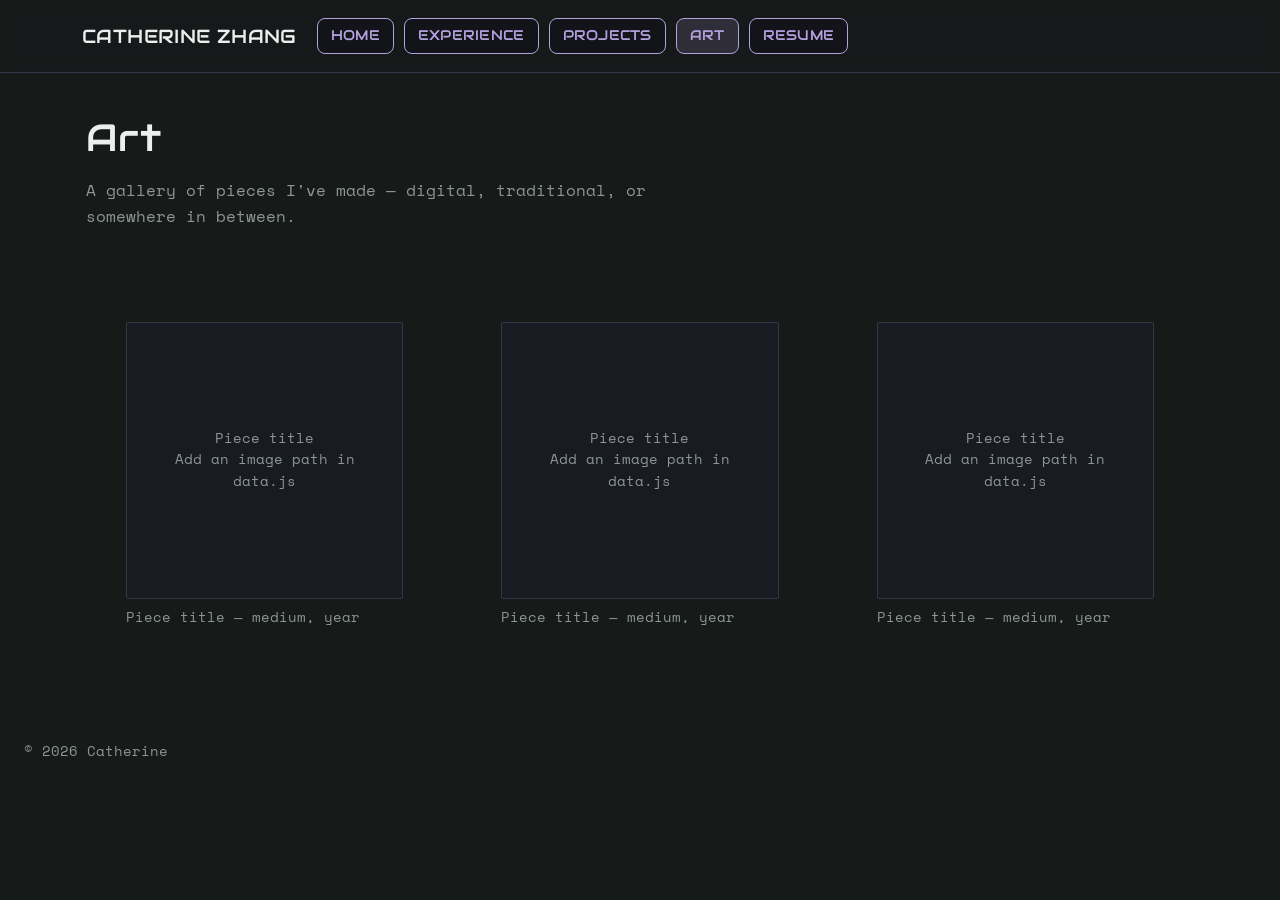
==== commit 63518d9e: "exp" ====
--- a/art.html
+++ b/art.html
@@ -19,7 +19,6 @@
         <li><a href="index.html">Home</a></li>
         <li><a href="experience.html">Experience</a></li>
         <li><a href="projects.html">Projects</a></li>
-        <li><a href="volunteering.html">Volunteering</a></li>
         <li><a href="art.html">Art</a></li>
         <li><a href="resume.html">Resume</a></li>
       </ul>
--- a/styles.css
+++ b/styles.css
@@ -1,17 +1,19 @@
 @import url('https://fonts.googleapis.com/css2?family=Audiowide&family=Space+Mono:wght@400;700&family=Work+Sans:wght@400;500;600&display=swap');
 
 :root {
-  --bg: #0b0f1a;
-  --panel: #121826;
-  --panel-line: #232c3d;
-  --tab-bg: #070a12;
-  --folder-ink: #1a1206;
+  --bg: #161a19;
+  --panel: #23252d;
+  --panel-line: #343745;
+  --tab-bg: #12141a;
+  --sunken: #191b22;
+  --folder-ink: #331b26;
   --block-inset: 62px;
-  --text: #edeff5;
-  --text-muted: #8a93a6;
-  --accent: #6ea0f0;
-  --accent-dim: rgba(110, 160, 240, 0.16);
-  --accent-2: #e0a33f;
+  --text: #ecefee;
+  --text-muted: #8d9694;
+  --accent: #b3a1de;
+  --accent-dim: rgba(179, 161, 222, 0.16);
+  --accent-2: #d699b0;
+  --accent-2-light: #e2b6c7;
   --max-width: 1700px;
   --font-heading: 'Audiowide', sans-serif;
   --font-body: 'Space Mono', 'Work Sans', monospace;
@@ -53,7 +55,7 @@
   position: sticky;
   top: 0;
   z-index: 10;
-  background: rgba(11, 15, 26, 0.92);
+  background: rgba(22, 26, 25, 0.92);
   backdrop-filter: blur(8px);
   border-bottom: 1px solid var(--panel-line);
 }
@@ -97,22 +99,23 @@
 
 .nav-links a {
   display: inline-block;
-  padding: 7px 16px;
-  border-radius: 2px;
+  padding: 6px 13px;
+  border-radius: 8px;
   border: 1px solid var(--accent);
   background: var(--tab-bg);
   color: var(--accent);
   font-family: var(--font-heading);
-  font-size: 1.05rem;
+  font-size: 0.85rem;
   font-weight: 400;
   letter-spacing: 0.02em;
   text-transform: uppercase;
-  transition: background 0.15s ease, color 0.15s ease;
+  transition: background 0.15s ease, color 0.15s ease, border-color 0.15s ease;
 }
 
 .nav-links a:hover {
-  background: var(--accent);
-  color: var(--tab-bg);
+  background: var(--accent-2);
+  border-color: var(--accent-2);
+  color: var(--folder-ink);
 }
 
 .nav-links a.active {
@@ -123,29 +126,31 @@
 /* ---------- Hero (home) ---------- */
 
 .hero {
-  padding: 48px 0 64px;
+  padding: 22px 0 64px;
 }
 
 .hero-panel {
   border: 3px solid var(--accent);
   border-radius: 0;
-  padding: 40px;
+  margin: 0 16px;
+  padding: 24px 24px 18px;
   display: grid;
-  grid-template-columns: 0.85fr 1.15fr;
+  grid-template-columns: 0.75fr 1.25fr;
   gap: 40px;
-  align-items: center;
+  align-items: stretch;
   background: var(--panel);
 }
 
+/* locked to the photo's own 3:4 ratio so it shows the full frame at every
+   width instead of cropping into a tall strip as the column narrows */
 .hero-photo {
+  position: relative;
+  aspect-ratio: 0.77;
+  align-self: start;
   border-radius: 2px;
   overflow: hidden;
-  aspect-ratio: 4 / 5;
-  background: #0e1420;
-  border: 1px dashed var(--panel-line);
-  display: flex;
-  align-items: center;
-  justify-content: center;
+  background: var(--sunken);
+  border: 1px solid var(--panel-line);
 }
 
 .placeholder-note {
@@ -155,34 +160,75 @@
   padding: 24px;
 }
 
-.hero-photo img { width: 100%; height: 100%; object-fit: cover; }
+.hero-photo img { position: absolute; inset: 0; width: 100%; height: 100%; object-fit: cover; }
+
+/* centres the text against the photo where there is room; the transform nudges
+   it down without adding height, so the panel size is unaffected */
+.hero-text {
+  display: flex;
+  flex-direction: column;
+  justify-content: center;
+  transform: translateY(10px);
+}
 
 .hero-text .eyebrow {
   color: var(--accent);
-  font-size: 0.85rem;
+  font-size: 0.95rem;
   font-weight: 600;
   letter-spacing: 0.06em;
-  margin-bottom: 10px;
+  margin-bottom: 12px;
 }
 
 .hero-text h1 {
-  font-size: 3rem;
+  font-size: 4rem;
   line-height: 1.05;
-  margin-bottom: 18px;
+  margin-bottom: 14px;
   text-transform: uppercase;
 }
 
 .hero-text p.bio {
   color: var(--text-muted);
-  max-width: 48ch;
-  margin-bottom: 22px;
-}
-
-.tag-row {
+  font-size: 0.82rem;
+  max-width: 66ch;
+  /* flex column, so margins add rather than collapse — set both explicitly
+     to keep the gap above and below the bio even */
+  margin: 0 0 14px;
+}
+
+.facts {
+  margin: 0 0 12px;
+  padding: 3px 0 0;
+  border-top: 1px solid var(--panel-line);
+}
+
+.facts .row {
+  display: grid;
+  grid-template-columns: 110px 1fr;
+  gap: 12px;
+  padding: 1px 0;
+}
+
+.facts dt {
+  font-family: var(--font-heading);
+  font-size: 0.68rem;
+  letter-spacing: 0.09em;
+  text-transform: uppercase;
+  color: var(--accent);
+  padding-top: 6px;
+}
+
+.facts dd {
+  margin: 0;
+  color: var(--text-muted);
+  font-size: 0.85rem;
+  padding-top: 5px;
+}
+
+.facts .focus-tags {
   display: flex;
   flex-wrap: wrap;
-  gap: 8px;
-  margin-bottom: 26px;
+  gap: 7px;
+  padding-top: 0;
 }
 
 .tag {
@@ -199,23 +245,14 @@
   display: inline-block;
   padding: 12px 22px;
   border-radius: 2px;
+  background: var(--accent-2);
+  color: var(--folder-ink);
   font-weight: 600;
-  font-size: 0.9rem;
-  transition: transform 0.1s ease, opacity 0.15s ease;
-}
-
-.btn:hover { opacity: 0.88; }
-
-.btn-primary {
-  background: var(--accent-2);
-  color: #1a1206;
-}
-
-.btn-secondary {
-  background: transparent;
-  color: var(--text);
-  border: 1px solid var(--panel-line);
-}
+  font-size: 0.8rem;
+  transition: background 0.15s ease;
+}
+
+.btn:hover { background: var(--accent-2-light); }
 
 /* ---------- Section headings ---------- */
 
@@ -230,11 +267,21 @@
   gap: 16px;
 }
 
-.game-card { position: relative; border-radius: 2px; overflow: hidden; border: 1px solid var(--panel-line); }
+.game-card {
+  display: block;
+  position: relative;
+  border-radius: 2px;
+  overflow: hidden;
+  border: 1px solid var(--panel-line);
+  transition: border-color 0.15s ease;
+}
+
+a.game-card:hover { border-color: var(--accent-2); }
+a.game-card:hover .caption h3 { color: var(--accent-2); }
 
 .game-card .thumb {
   aspect-ratio: 1;
-  background: #0e1420;
+  background: var(--sunken);
   display: flex;
   align-items: center;
   justify-content: center;
@@ -264,6 +311,12 @@
   margin: 0;
 }
 
+.game-card .caption p.dev {
+  font-style: normal;
+  font-size: 0.72rem;
+  margin-bottom: 2px;
+}
+
 /* ---------- Generic page header ---------- */
 
 .page-header { padding: 56px 0 8px; }
@@ -271,10 +324,17 @@
 .page-header p { color: var(--text-muted); margin-top: 10px; max-width: 60ch; }
 
 /* line the page title up with the left edge of the block beneath it */
+.page-header.inset { padding-top: 34px; }
 .page-header.inset .wrap { padding-left: calc(24px + var(--block-inset)); }
 .art-grid { margin: 0 var(--block-inset); }
 
 /* ---------- File folder (experience / projects / volunteering) ---------- */
+
+.folder-section,
+.resume-section {
+  border-top: none;
+  padding-top: 0;
+}
 
 .folder-shell {
   position: relative;
@@ -299,12 +359,13 @@
 
 .folder-tab {
   position: relative;
+  z-index: 1;
   flex: 0 0 auto;
   appearance: none;
   cursor: pointer;
+  margin: 0;
+  padding: 11px 32px 13px;
   border: 0;
-  margin: 0;
-  padding: 10px 24px 12px;
   background: none;
   color: var(--folder-ink);
   font-family: var(--font-heading);
@@ -315,40 +376,77 @@
   transition: color 0.15s ease;
 }
 
-/* the tapered folder-tab shape: perspective tilts the box so the top
-   edge is narrower than the bottom, and the border follows the taper */
-.folder-tab::before {
+/* the tapered tab is two clipped layers: ::before is the outline, ::after is
+   the fill inset by the outline's 3px. A transformed shape would scale the
+   border, so the outline is drawn as geometry instead. */
+.folder-tab::before,
+.folder-tab::after {
   content: "";
   position: absolute;
-  left: 0;
-  right: 0;
-  top: 0;
-  bottom: 0;
+  transition: background 0.15s ease;
+}
+
+/* the extra points at the top corners round them off; the -1px bottom laps
+   the outline into the block's border so no hairline gap shows at the join */
+.folder-tab::before {
+  inset: 0 0 -1px;
+  z-index: -2;
+  background: var(--accent-2);
+  clip-path: polygon(
+    20.5px 0,
+    calc(100% - 20.5px) 0,
+    calc(100% - 16.6px) 0.5px,
+    calc(100% - 13.6px) 2.1px,
+    calc(100% - 11.3px) 4.6px,
+    calc(100% - 9.9px) 8.2px,
+    100% 100%,
+    0 100%,
+    9.9px 8.2px,
+    11.3px 4.6px,
+    13.6px 2.1px,
+    16.6px 0.5px
+  );
+}
+
+.folder-tab::after {
+  inset: 3px 3px 0;
   z-index: -1;
   background: var(--accent-2);
-  border: 3px solid var(--accent-2);
-  border-bottom: none;
-  border-radius: 7px 7px 0 0;
-  transform: perspective(11px) rotateX(2.4deg);
-  transform-origin: bottom center;
-  transition: background 0.15s ease, border-color 0.15s ease;
-}
-
-.folder-tab:hover::before { background: #eeb75a; border-color: #eeb75a; }
+  clip-path: polygon(
+    17.5px 0,
+    calc(100% - 17.5px) 0,
+    calc(100% - 14.7px) 0.4px,
+    calc(100% - 12.5px) 1.5px,
+    calc(100% - 10.8px) 3.4px,
+    calc(100% - 9.7px) 6px,
+    100% 100%,
+    0 100%,
+    9.7px 6px,
+    10.8px 3.4px,
+    12.5px 1.5px,
+    14.7px 0.4px
+  );
+}
+
+.folder-tab:hover::before,
+.folder-tab:hover::after { background: var(--accent-2-light); }
 
 .folder-tab[aria-selected="true"] {
-  z-index: 3;
+  z-index: 4;
+  padding-top: 14px;
+  padding-bottom: 16px;
   color: var(--text);
-  padding: 13px 26px 14px;
-}
-
-/* the open tab shares the block's fill and outline, so the two read as
-   one continuous shape — the tab's fill covers the block's top border */
+}
+
 .folder-tab[aria-selected="true"]::before,
-.folder-tab[aria-selected="true"]:hover::before {
-  bottom: -3px;
+.folder-tab[aria-selected="true"]:hover::before { background: var(--accent); }
+
+/* the fill runs 3px past the tab's base to erase the block's top border,
+   while the outline stops at it — so the strokes meet without overshooting */
+.folder-tab[aria-selected="true"]::after,
+.folder-tab[aria-selected="true"]:hover::after {
+  inset: 3px 3px -3px;
   background: var(--panel);
-  border-color: var(--accent);
 }
 
 .folder-body {
@@ -376,7 +474,7 @@
   margin-bottom: 8px;
 }
 
-.folder-org { color: var(--accent); font-size: 0.9rem; }
+.folder-org { color: var(--accent); font-size: 1.15rem; }
 .folder-when { color: var(--text-muted); font-size: 0.82rem; margin-top: 2px; }
 
 .folder-grid {
@@ -386,7 +484,55 @@
   align-items: start;
 }
 
+/* entries with no photos let the text use the whole block */
+.folder-grid.is-textonly { grid-template-columns: 1fr; }
+.folder-grid.is-textonly .folder-text p { max-width: 78ch; }
+
 .folder-text p { color: var(--text-muted); margin: 0 0 16px; }
+
+.folder-play {
+  margin: 0 0 16px;
+  font-family: var(--font-heading);
+  font-size: 0.82rem;
+}
+
+.folder-bullets {
+  margin: 0;
+  padding-left: 18px;
+  color: var(--text-muted);
+}
+
+.folder-bullets li { margin-bottom: 9px; }
+.folder-bullets li::marker { color: var(--accent); }
+
+/* projects run long, so their copy sits a step smaller than the other folders */
+#projects-folder .folder-text p,
+#projects-folder .folder-bullets { font-size: 0.82rem; }
+
+.folder-media {
+  display: flex;
+  flex-direction: column;
+  gap: 14px;
+}
+
+.folder-video {
+  width: 100%;
+  height: auto;
+  display: block;
+  border: 1px solid var(--panel-line);
+  border-radius: 2px;
+  background: var(--sunken);
+}
+
+.folder-shots.is-grid .folder-shot.is-wide { grid-column: 1 / -1; }
+
+.folder-text a {
+  color: var(--accent);
+  text-decoration: underline;
+  text-underline-offset: 2px;
+}
+
+.folder-text a:hover { color: var(--accent-2); }
 
 .skill-boxes {
   display: flex;
@@ -415,28 +561,45 @@
 
 .skill-chips { display: flex; flex-wrap: wrap; gap: 6px; }
 
+/* multi-column instead of a grid: photos flow and the browser balances the two
+   columns, so tall and short shots pack together without leaving row gaps */
 .folder-shots {
+  column-count: 2;
+  column-gap: 14px;
+}
+
+.folder-shot {
+  break-inside: avoid;
+  margin: 0 0 14px;
+  border: 1px solid var(--panel-line);
+  border-radius: 2px;
+  background: var(--sunken);
+  overflow: hidden;
+}
+
+/* no forced ratio and no cover, so photos are never cropped */
+.folder-shot img { width: 100%; height: auto; display: block; }
+
+/* landscape shots take the full width rather than sitting in one column */
+.folder-shot.is-wide { column-span: all; }
+
+/* shotsLayout: "grid" fills left-to-right in rows instead of flowing down
+   columns — use it when photos are meant to pair up across each row */
+.folder-shots.is-grid {
+  column-count: initial;
   display: grid;
-  grid-template-columns: repeat(2, 1fr);
+  grid-template-columns: 1fr 1fr;
   gap: 14px;
-}
-
-.folder-shot {
-  margin: 0;
-  border: 1px solid var(--panel-line);
-  border-radius: 2px;
-  background: #0e1420;
-  overflow: hidden;
-}
-
-.folder-shot img { width: 100%; height: 100%; object-fit: cover; aspect-ratio: 4 / 3; }
-
-.folder-shot.is-empty {
-  aspect-ratio: 4 / 3;
-  border-style: dashed;
-  display: flex;
-  align-items: center;
-  justify-content: center;
+  align-items: start;
+}
+
+.folder-shots.is-grid .folder-shot { margin: 0; }
+
+/* set smallShots: true on an entry to scale its photo set down and centre it */
+.folder-shots.is-small {
+  max-width: 78%;
+  margin-left: auto;
+  margin-right: auto;
 }
 
 .folder-shot figcaption {
@@ -459,7 +622,7 @@
   background: var(--tab-bg);
   color: var(--accent);
   cursor: pointer;
-  transition: background 0.15s ease, color 0.15s ease;
+  transition: background 0.15s ease, color 0.15s ease, border-color 0.15s ease;
 }
 
 .folder-arrow svg { width: 21px; height: 21px; }
@@ -468,8 +631,9 @@
 .folder-arrow.next { right: 4px; }
 
 .folder-arrow:hover {
-  background: var(--accent);
-  color: var(--tab-bg);
+  background: var(--accent-2);
+  border-color: var(--accent-2);
+  color: var(--folder-ink);
 }
 
 /* ---------- Get in touch ---------- */
@@ -533,7 +697,7 @@
   padding: 0;
   border: 2px solid var(--accent);
   border-radius: 50%;
-  background: rgba(7, 10, 18, 0.85);
+  background: rgba(18, 20, 26, 0.85);
   backdrop-filter: blur(6px);
   color: var(--accent);
   cursor: pointer;
@@ -543,7 +707,11 @@
 
 .scroll-cue svg { width: 22px; height: 22px; }
 
-.scroll-cue:hover { background: var(--accent); color: var(--tab-bg); }
+.scroll-cue:hover {
+  background: var(--accent-2);
+  border-color: var(--accent-2);
+  color: var(--folder-ink);
+}
 
 .scroll-cue.is-hidden {
   opacity: 0;
@@ -561,7 +729,7 @@
 
 .art-grid .thumb {
   aspect-ratio: 1;
-  background: #0e1420;
+  background: var(--sunken);
   border: 1px solid var(--panel-line);
   border-radius: 2px;
   overflow: hidden;
@@ -578,13 +746,15 @@
 .art-grid figcaption { font-size: 0.85rem; color: var(--text-muted); margin-top: 8px; }
 
 /* ---------- Resume page ---------- */
+
+.resume-body { margin: 0 var(--block-inset); }
 
 .resume-download {
   display: inline-block;
   margin: 4px 0 32px;
   padding: 12px 22px;
   background: var(--accent-2);
-  color: #1a1206;
+  color: var(--folder-ink);
   border-radius: 2px;
   font-weight: 600;
   font-size: 0.9rem;
@@ -618,7 +788,7 @@
   nav.site-nav .wrap { flex-wrap: wrap; height: auto; padding: 14px 24px; }
   .nav-left { gap: 12px; }
   .nav-links { gap: 6px; flex-wrap: wrap; }
-  .nav-links a { padding: 6px 13px; font-size: 0.88rem; }
+  .nav-links a { padding: 5px 11px; font-size: 0.76rem; }
 
   .folder-shell { padding: 0 0 66px; }
   .folder-body { padding: 24px 20px 28px; }
@@ -630,7 +800,7 @@
 
 @media (prefers-reduced-motion: reduce) {
   html { scroll-behavior: auto; }
-  .nav-links a, .btn, .folder-tab, .folder-arrow, .contact-card { transition: none; }
+  .nav-links a, .btn, .folder-tab, .folder-arrow, .contact-list a, .game-card { transition: none; }
   .scroll-cue { animation: none; }
 }
 
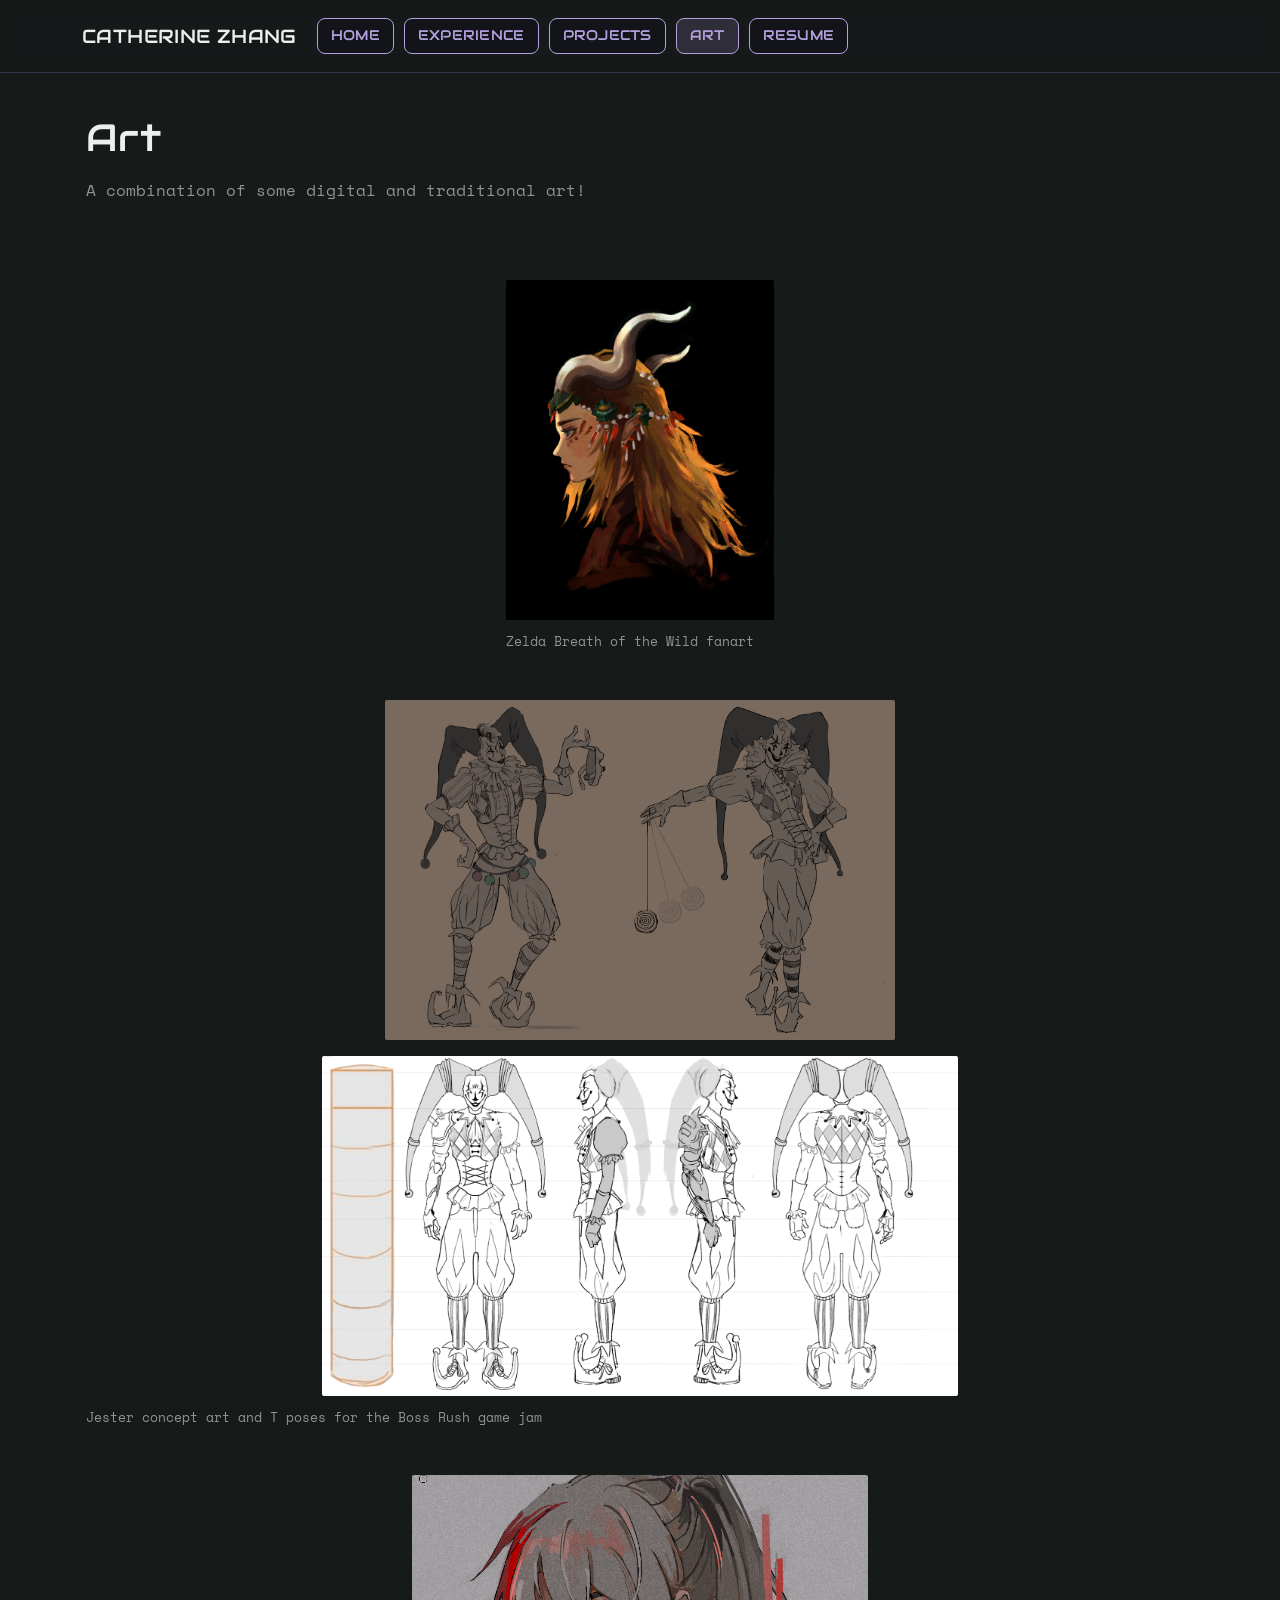
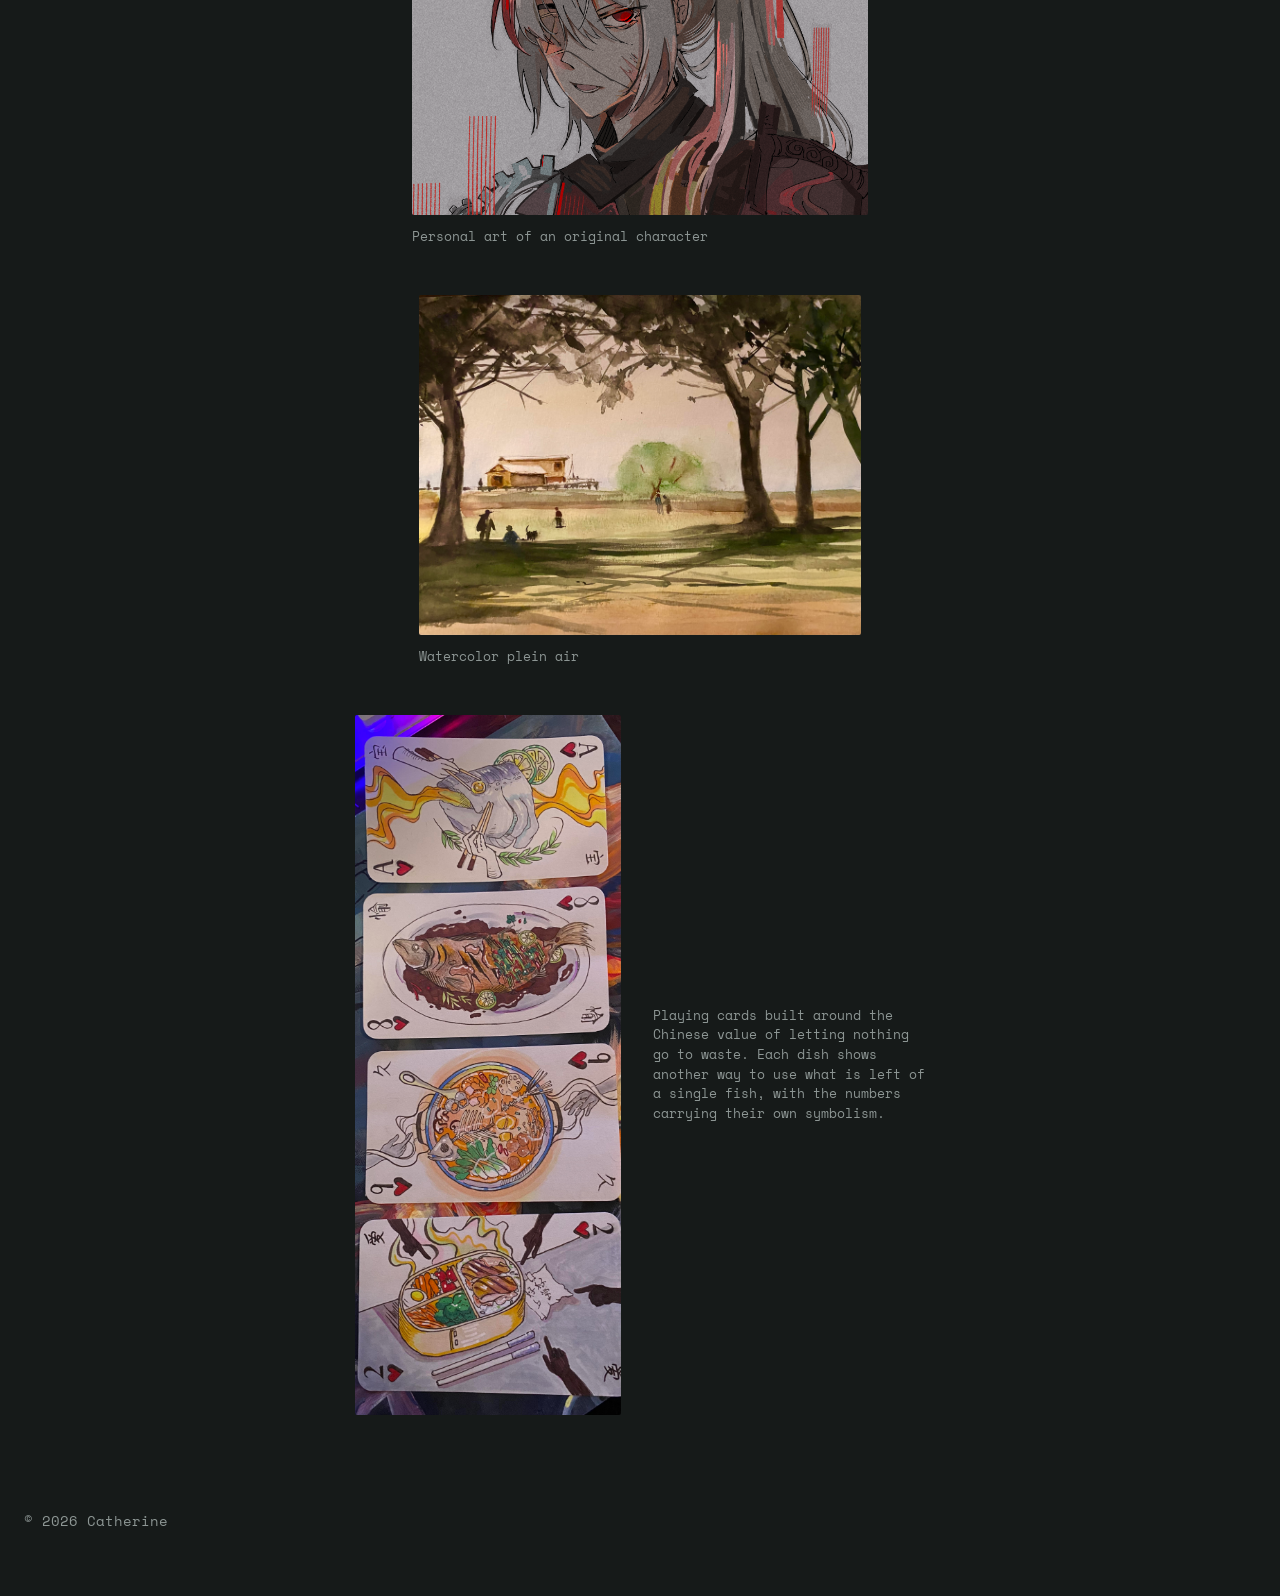
==== commit e5e9e171: "Rebuild the art gallery around full-size pieces The square grid was cropping everything with object-" ====
--- a/art.html
+++ b/art.html
@@ -29,7 +29,7 @@
 <header class="page-header inset">
   <div class="wrap">
     <h1>Art</h1>
-    <p>A gallery of pieces I've made — digital, traditional, or somewhere in between.</p>
+    <p>A combination of some digital and traditional art!</p>
   </div>
 </header>
 
--- a/styles.css
+++ b/styles.css
@@ -322,6 +322,14 @@
 .page-header { padding: 56px 0 8px; }
 .page-header h1 { font-size: 2.4rem; }
 .page-header p { color: var(--text-muted); margin-top: 10px; max-width: 60ch; }
+
+.page-header p a {
+  color: var(--accent);
+  text-decoration: underline;
+  text-underline-offset: 2px;
+}
+
+.page-header p a:hover { color: var(--accent-2); }
 
 /* line the page title up with the left edge of the block beneath it */
 .page-header.inset { padding-top: 34px; }
@@ -491,14 +499,19 @@
 .folder-text p { color: var(--text-muted); margin: 0 0 16px; }
 
 .folder-play {
+  display: flex;
+  flex-wrap: wrap;
+  gap: 8px 20px;
   margin: 0 0 16px;
   font-family: var(--font-heading);
   font-size: 0.82rem;
 }
 
+/* the translucent rule separates the blurb above from the build notes below */
 .folder-bullets {
   margin: 0;
-  padding-left: 18px;
+  padding: 18px 0 0 18px;
+  border-top: 1px solid rgba(236, 239, 238, 0.14);
   color: var(--text-muted);
 }
 
@@ -522,6 +535,23 @@
   border: 1px solid var(--panel-line);
   border-radius: 2px;
   background: var(--sunken);
+}
+
+.folder-embed {
+  position: relative;
+  aspect-ratio: 16 / 9;
+  border: 1px solid var(--panel-line);
+  border-radius: 2px;
+  overflow: hidden;
+  background: var(--sunken);
+}
+
+.folder-embed iframe {
+  position: absolute;
+  inset: 0;
+  width: 100%;
+  height: 100%;
+  border: 0;
 }
 
 .folder-shots.is-grid .folder-shot.is-wide { grid-column: 1 / -1; }
@@ -725,25 +755,82 @@
 
 /* ---------- Art gallery ---------- */
 
-.art-grid { display: grid; grid-template-columns: repeat(3, 1fr); gap: 18px; }
-
-.art-grid .thumb {
-  aspect-ratio: 1;
-  background: var(--sunken);
-  border: 1px solid var(--panel-line);
-  border-radius: 2px;
-  overflow: hidden;
+/* every piece keeps its own proportions: no frame, no crop, capped by height so
+   wildly different shapes still carry similar visual weight down the page */
+.art-grid {
+  display: flex;
+  flex-direction: column;
+  align-items: center;
+  gap: 48px;
+}
+
+.art-piece {
+  margin: 0;
+  width: fit-content;
+  max-width: 100%;
+}
+
+.art-shots {
+  display: flex;
+  flex-wrap: wrap;
+  justify-content: center;
+  align-items: flex-start;
+  gap: 16px;
+}
+
+.art-shots img {
+  display: block;
+  width: auto;
+  height: auto;
+  max-width: 100%;
+  max-height: 340px;
+  border-radius: 2px;
+  cursor: zoom-in;
+}
+
+/* fit-content on the figure keeps this exactly as wide as the art above it */
+.art-piece figcaption {
+  margin-top: 12px;
+  font-size: 0.82rem;
+  line-height: 1.5;
+  color: var(--text-muted);
+}
+
+/* captionBeside: true sets the caption alongside a tall piece rather than under */
+.art-piece.is-beside {
+  display: flex;
+  align-items: center;
+  gap: 32px;
+}
+
+.art-piece.is-beside figcaption {
+  margin-top: 0;
+  max-width: 34ch;
+}
+
+.lightbox {
+  position: fixed;
+  inset: 0;
+  z-index: 100;
   display: flex;
   align-items: center;
   justify-content: center;
-  color: var(--text-muted);
-  font-size: 0.8rem;
-  text-align: center;
-  padding: 12px;
-}
-
-.art-grid .thumb img { width: 100%; height: 100%; object-fit: cover; }
-.art-grid figcaption { font-size: 0.85rem; color: var(--text-muted); margin-top: 8px; }
+  padding: 40px;
+  background: rgba(12, 14, 18, 0.94);
+  cursor: zoom-out;
+}
+
+.lightbox[hidden] { display: none; }
+
+.lightbox img {
+  display: block;
+  width: auto;
+  height: auto;
+  max-width: 100%;
+  max-height: 100%;
+}
+
+.no-scroll { overflow: hidden; }
 
 /* ---------- Resume page ---------- */
 
@@ -784,7 +871,7 @@
   :root { --block-inset: 0px; }
   .hero-panel { grid-template-columns: 1fr; padding: 24px; }
   .games-row { grid-template-columns: repeat(2, 1fr); }
-  .art-grid { grid-template-columns: repeat(2, 1fr); }
+  .art-shots img { max-height: 240px; }
   nav.site-nav .wrap { flex-wrap: wrap; height: auto; padding: 14px 24px; }
   .nav-left { gap: 12px; }
   .nav-links { gap: 6px; flex-wrap: wrap; }
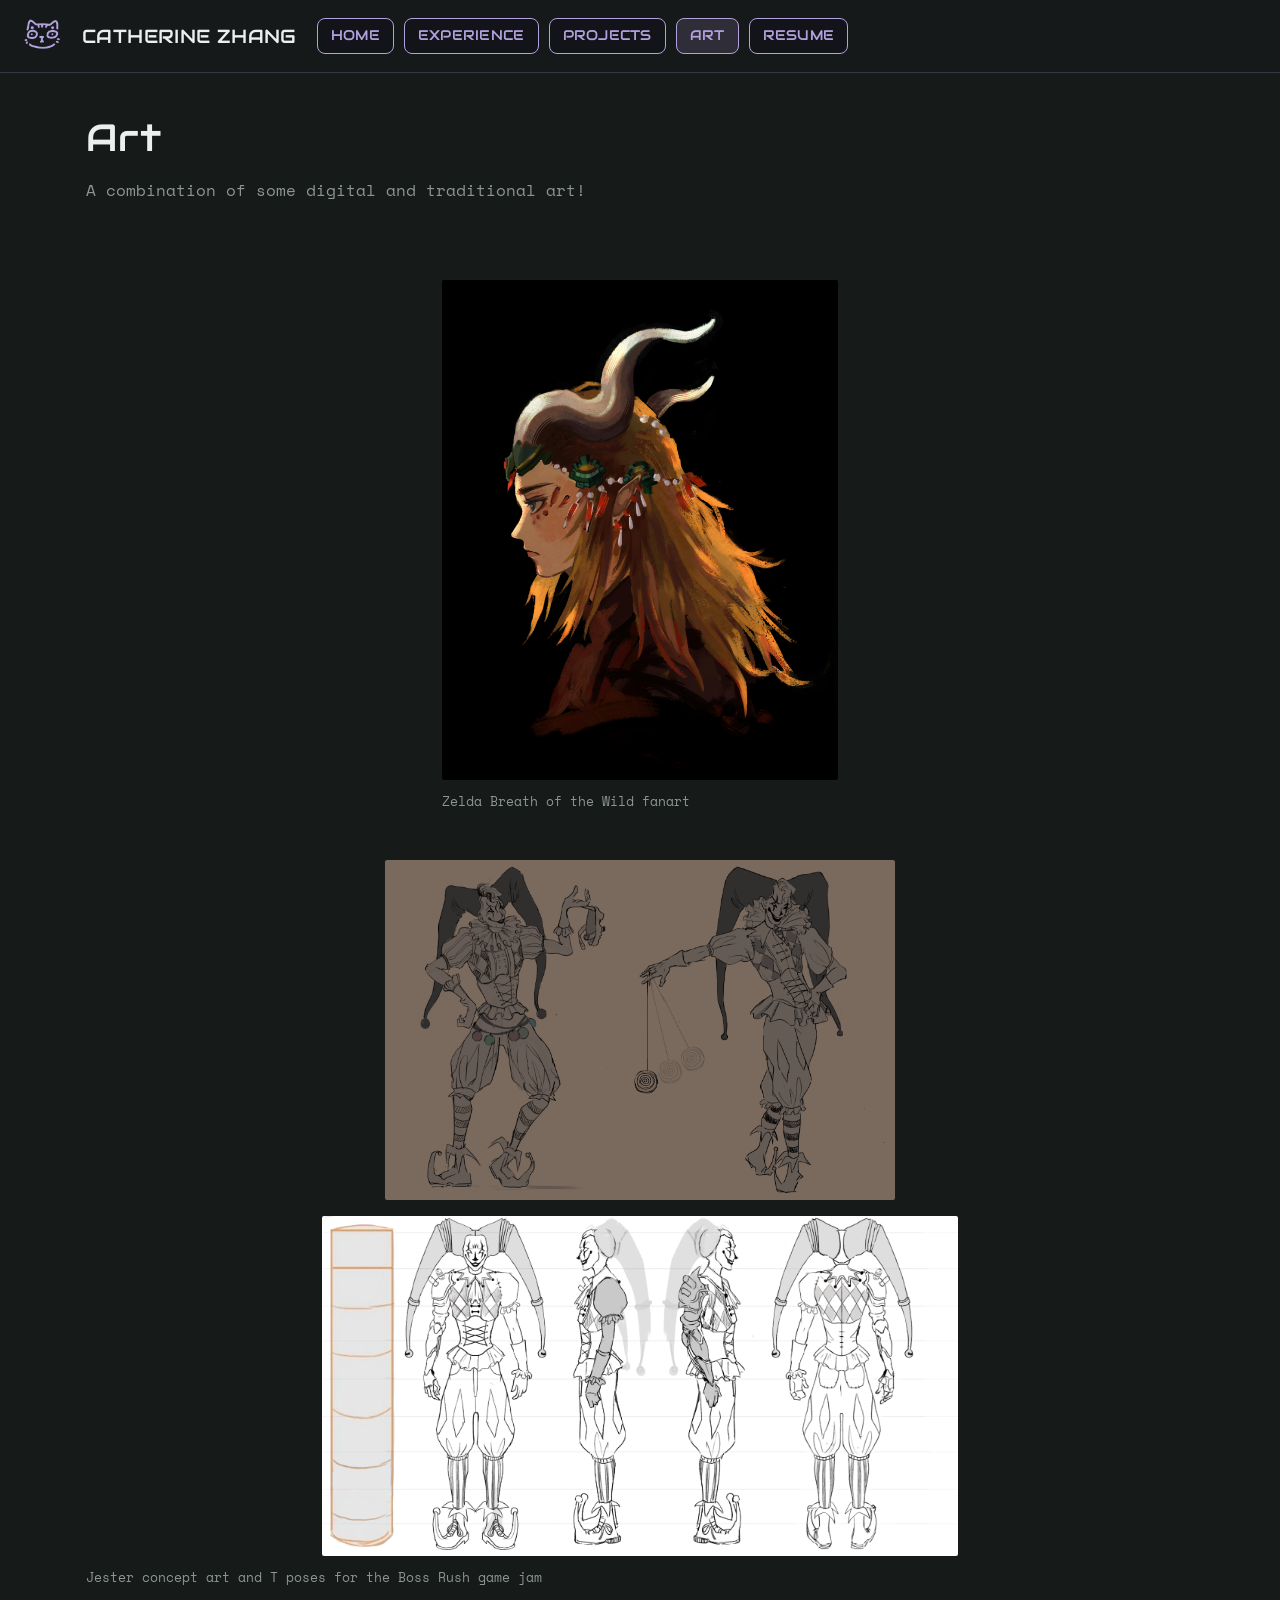
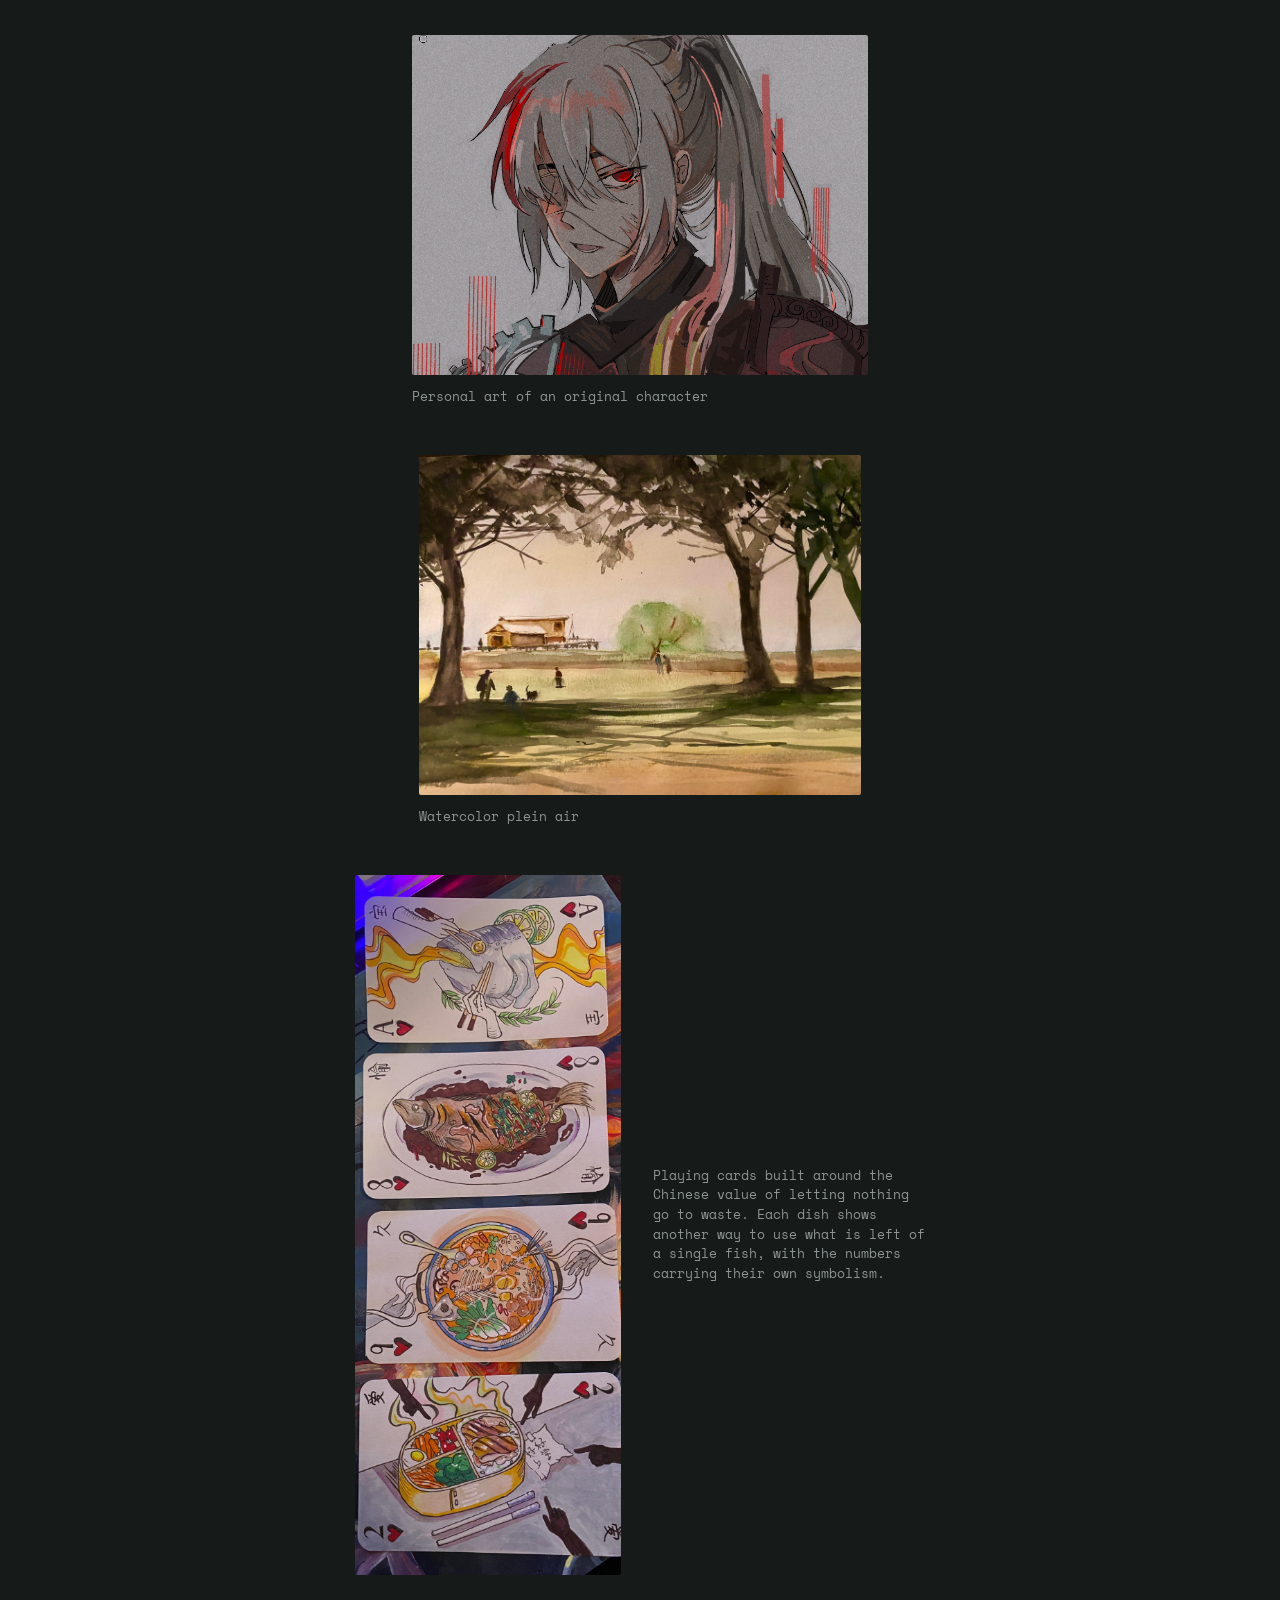
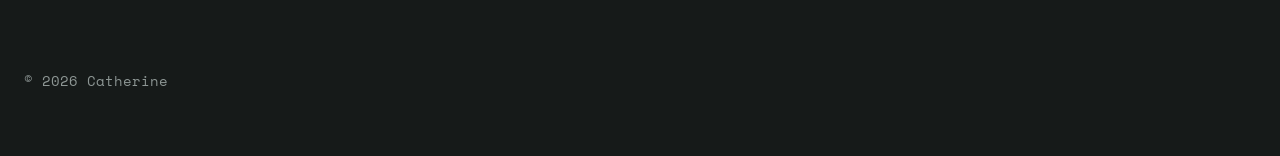
==== commit fd87755d: "Add the site logo to the nav and browser tab Fills the placeholder slot beside the name and wires up" ====
--- a/art.html
+++ b/art.html
@@ -4,6 +4,8 @@
 <meta charset="UTF-8">
 <meta name="viewport" content="width=device-width, initial-scale=1.0">
 <title>Art — Catherine</title>
+<link rel="icon" type="image/png" href="assets/logo.png">
+<link rel="apple-touch-icon" href="assets/logo.png">
 <link rel="stylesheet" href="styles.css">
 </head>
 <body>
@@ -12,7 +14,7 @@
   <div class="wrap">
     <div class="nav-left">
       <div class="nav-logo">
-        <!-- Replace this div's content with: <img src="assets/logo.png" alt="Catherine Zhang logo"> -->
+        <img src="assets/logo.png" alt="Catherine Zhang logo">
       </div>
       <div class="nav-name">Catherine Zhang</div>
       <ul class="nav-links">
--- a/styles.css
+++ b/styles.css
@@ -153,13 +153,6 @@
   border: 1px solid var(--panel-line);
 }
 
-.placeholder-note {
-  color: var(--text-muted);
-  font-size: 0.85rem;
-  text-align: center;
-  padding: 24px;
-}
-
 .hero-photo img { position: absolute; inset: 0; width: 100%; height: 100%; object-fit: cover; }
 
 /* centres the text against the photo where there is room; the transform nudges
@@ -258,64 +251,6 @@
 
 .section { padding: 52px 0; border-top: 1px solid var(--panel-line); }
 .section h2 { font-size: 1.6rem; margin-bottom: 26px; }
-
-/* ---------- Games row ---------- */
-
-.games-row {
-  display: grid;
-  grid-template-columns: repeat(5, 1fr);
-  gap: 16px;
-}
-
-.game-card {
-  display: block;
-  position: relative;
-  border-radius: 2px;
-  overflow: hidden;
-  border: 1px solid var(--panel-line);
-  transition: border-color 0.15s ease;
-}
-
-a.game-card:hover { border-color: var(--accent-2); }
-a.game-card:hover .caption h3 { color: var(--accent-2); }
-
-.game-card .thumb {
-  aspect-ratio: 1;
-  background: var(--sunken);
-  display: flex;
-  align-items: center;
-  justify-content: center;
-  color: var(--text-muted);
-  font-size: 0.8rem;
-  text-align: center;
-  padding: 16px;
-}
-
-.game-card .thumb img { width: 100%; height: 100%; object-fit: cover; }
-
-.game-card .caption {
-  padding: 11px 13px 13px;
-  background: var(--panel);
-}
-
-.game-card .caption h3 {
-  font-size: 0.92rem;
-  color: var(--accent);
-  margin-bottom: 4px;
-}
-
-.game-card .caption p {
-  font-style: italic;
-  color: var(--text-muted);
-  font-size: 0.85rem;
-  margin: 0;
-}
-
-.game-card .caption p.dev {
-  font-style: normal;
-  font-size: 0.72rem;
-  margin-bottom: 2px;
-}
 
 /* ---------- Generic page header ---------- */
 
@@ -864,13 +799,11 @@
 @media (max-width: 1100px) {
   .folder-grid { grid-template-columns: 1fr; gap: 26px; }
   .folder-body { min-height: 0; }
-  .games-row { grid-template-columns: repeat(3, 1fr); }
 }
 
 @media (max-width: 760px) {
   :root { --block-inset: 0px; }
   .hero-panel { grid-template-columns: 1fr; padding: 24px; }
-  .games-row { grid-template-columns: repeat(2, 1fr); }
   .art-shots img { max-height: 240px; }
   nav.site-nav .wrap { flex-wrap: wrap; height: auto; padding: 14px 24px; }
   .nav-left { gap: 12px; }
@@ -887,7 +820,7 @@
 
 @media (prefers-reduced-motion: reduce) {
   html { scroll-behavior: auto; }
-  .nav-links a, .btn, .folder-tab, .folder-arrow, .contact-list a, .game-card { transition: none; }
+  .nav-links a, .btn, .folder-tab, .folder-arrow, .contact-list a { transition: none; }
   .scroll-cue { animation: none; }
 }
 
